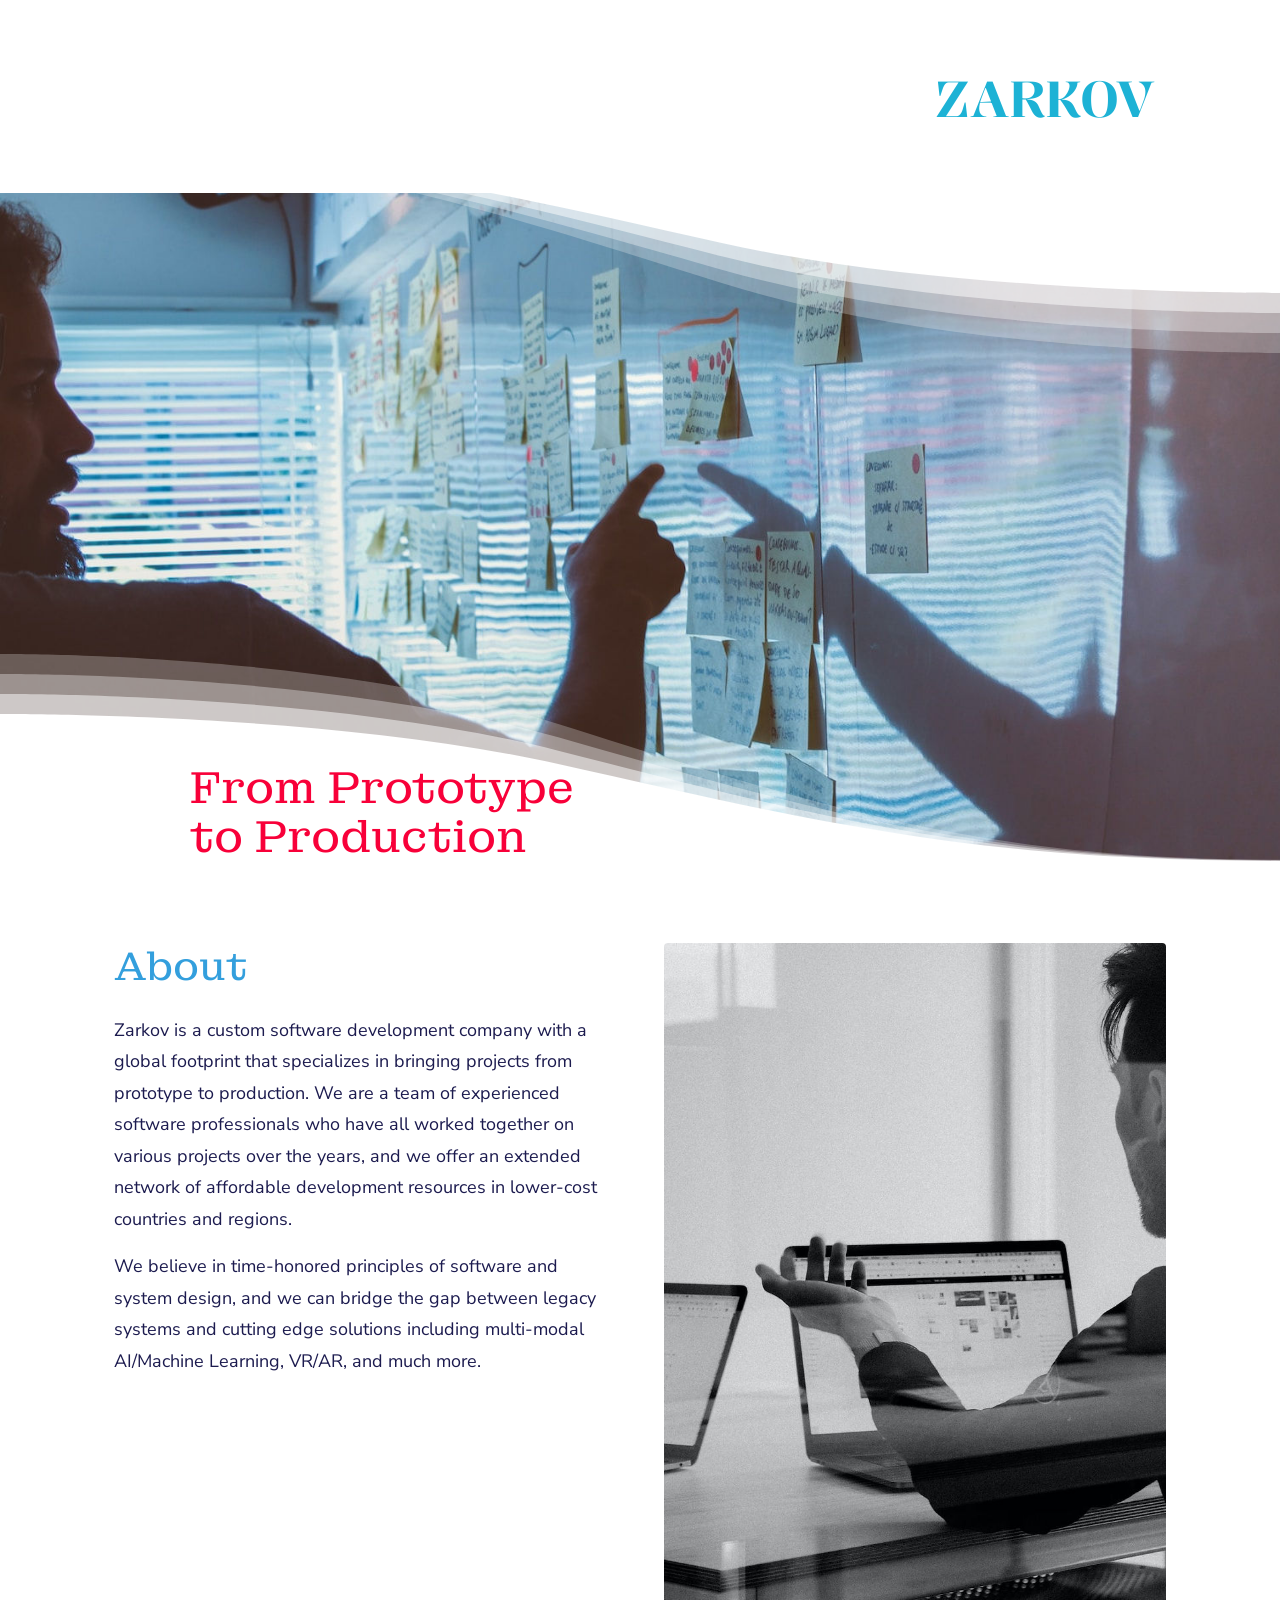
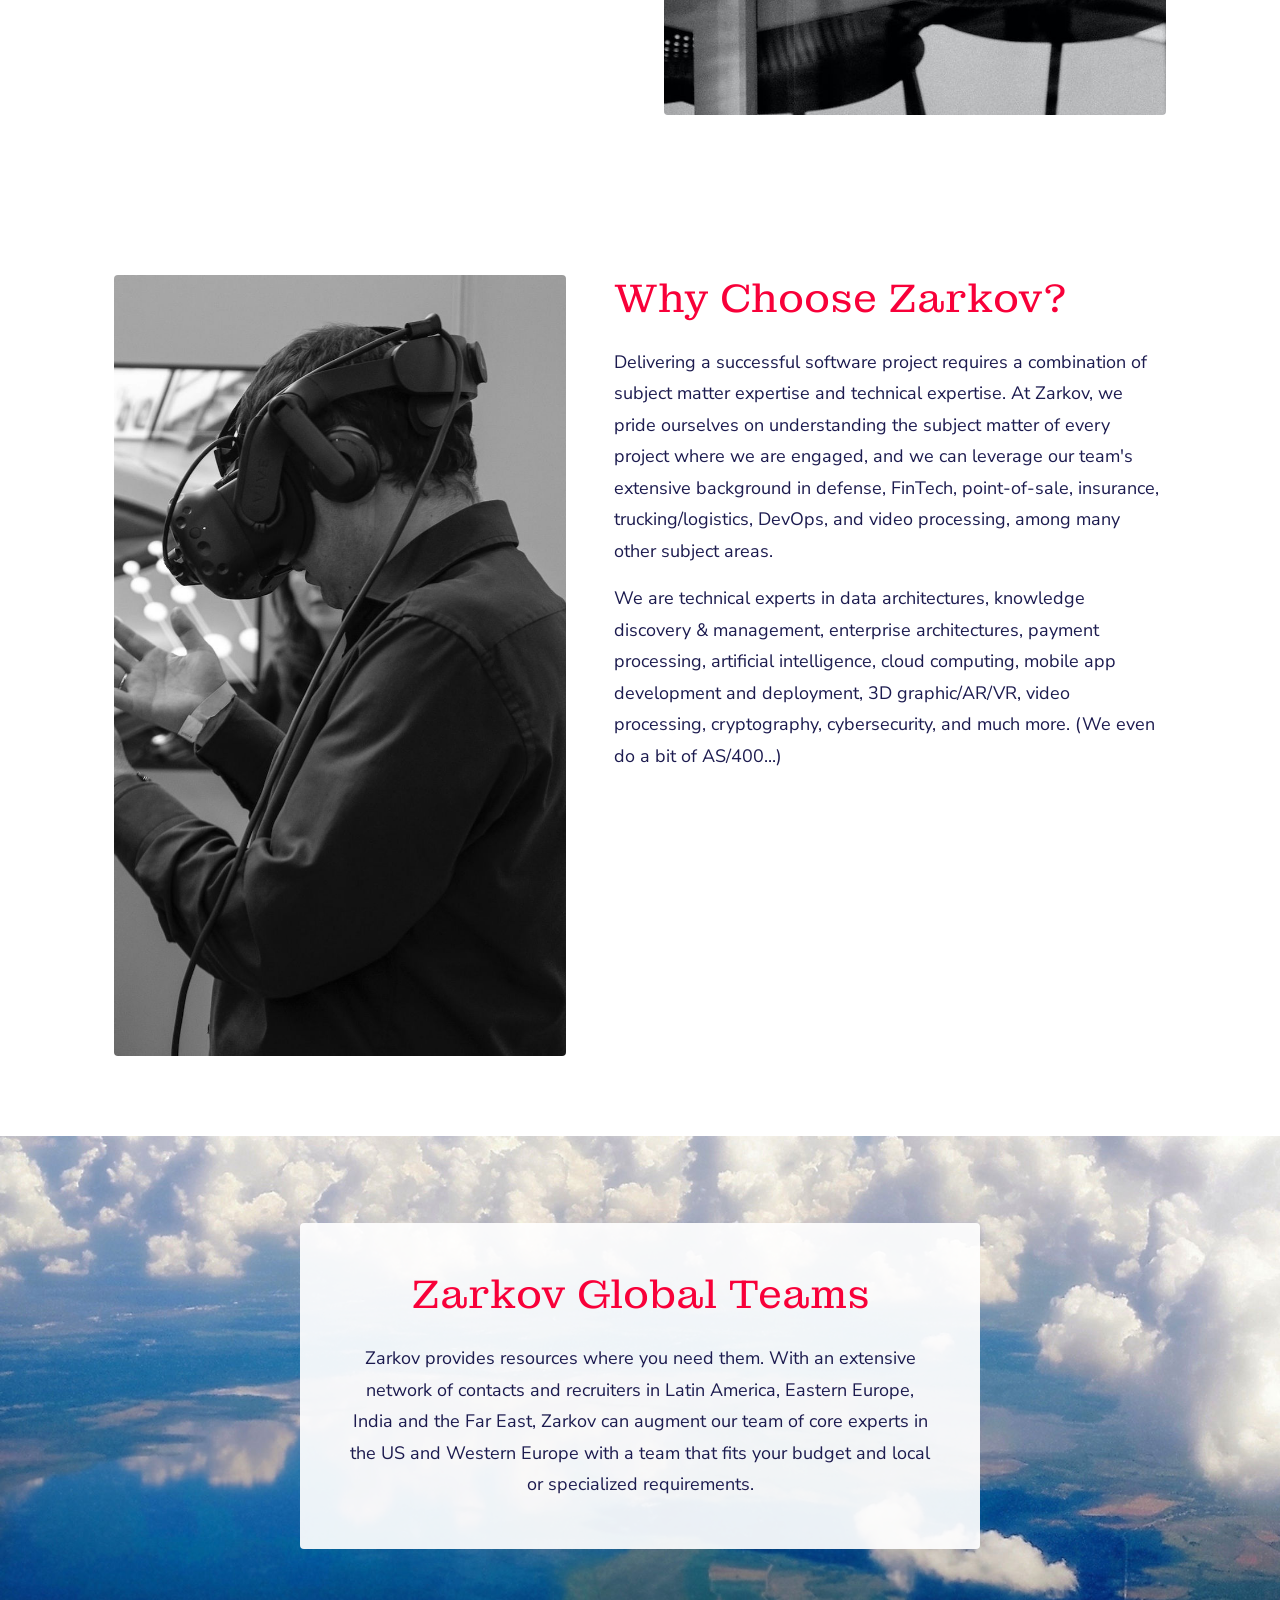
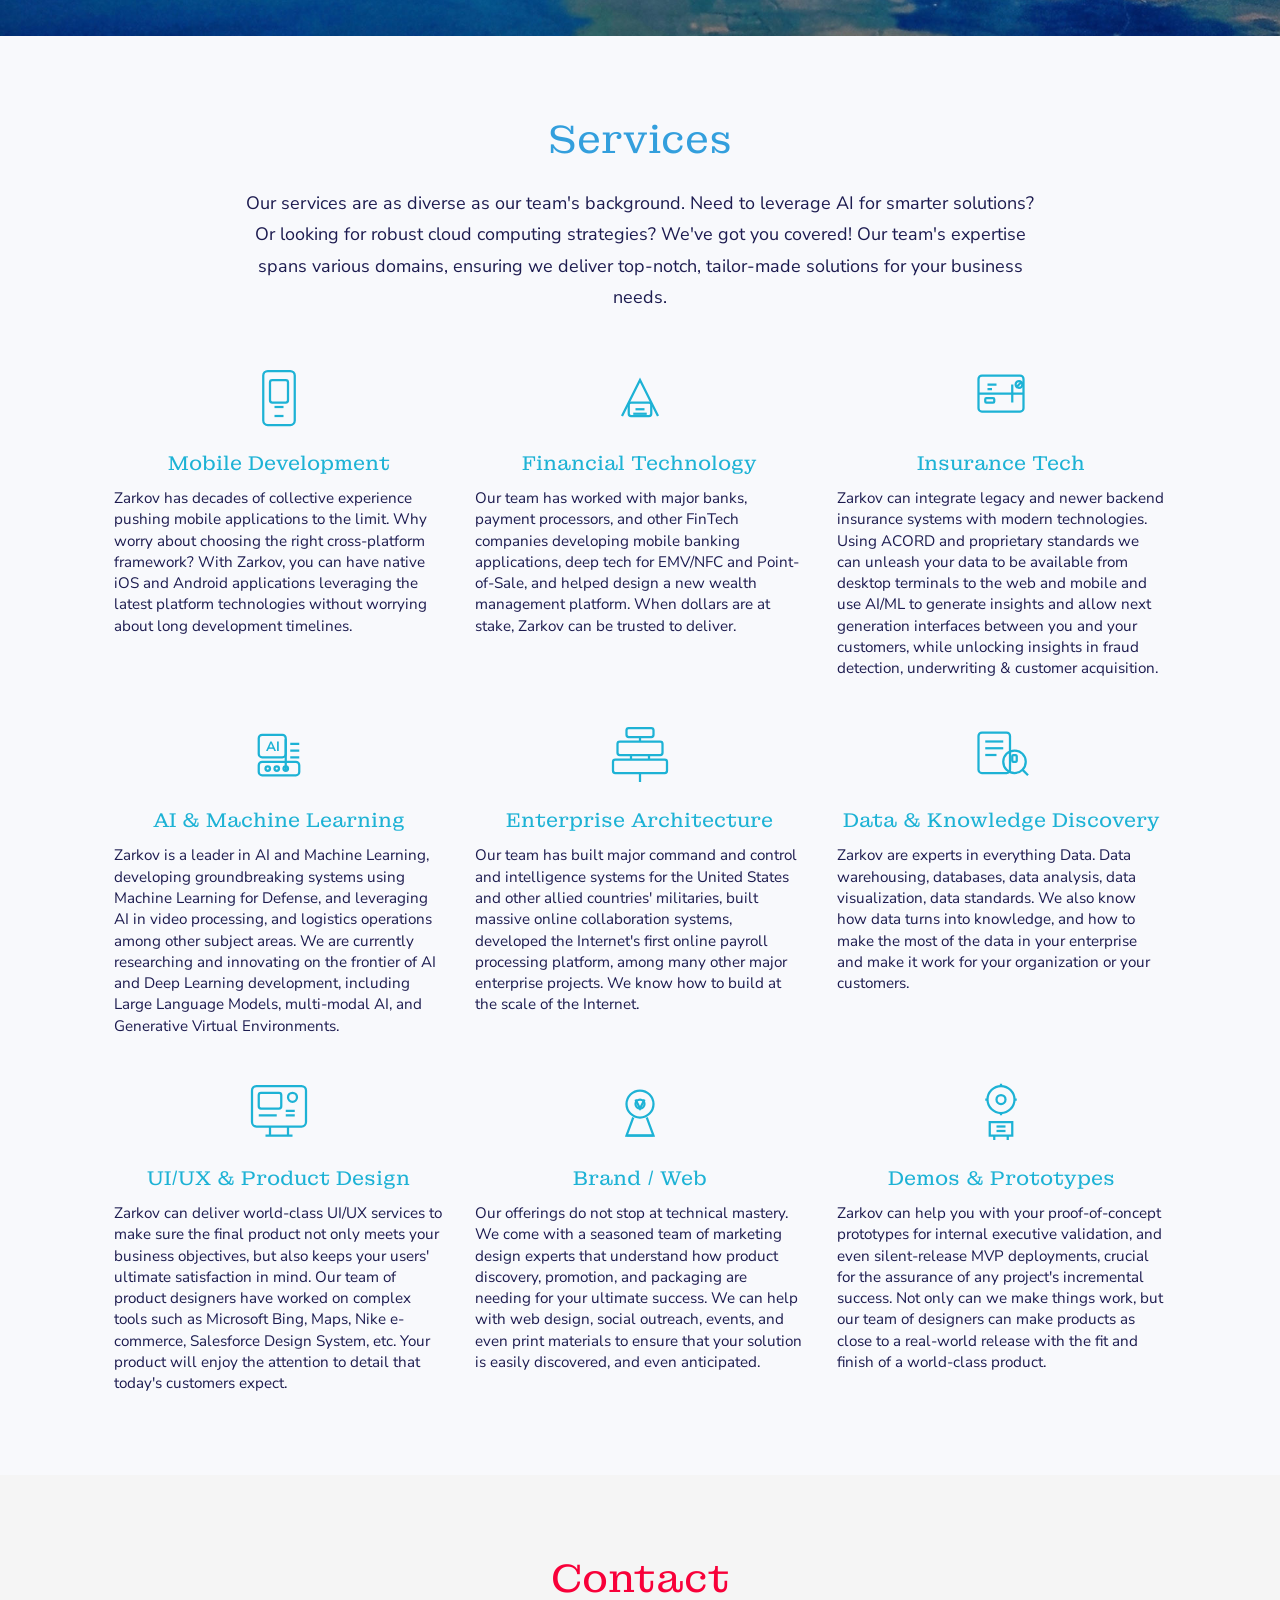
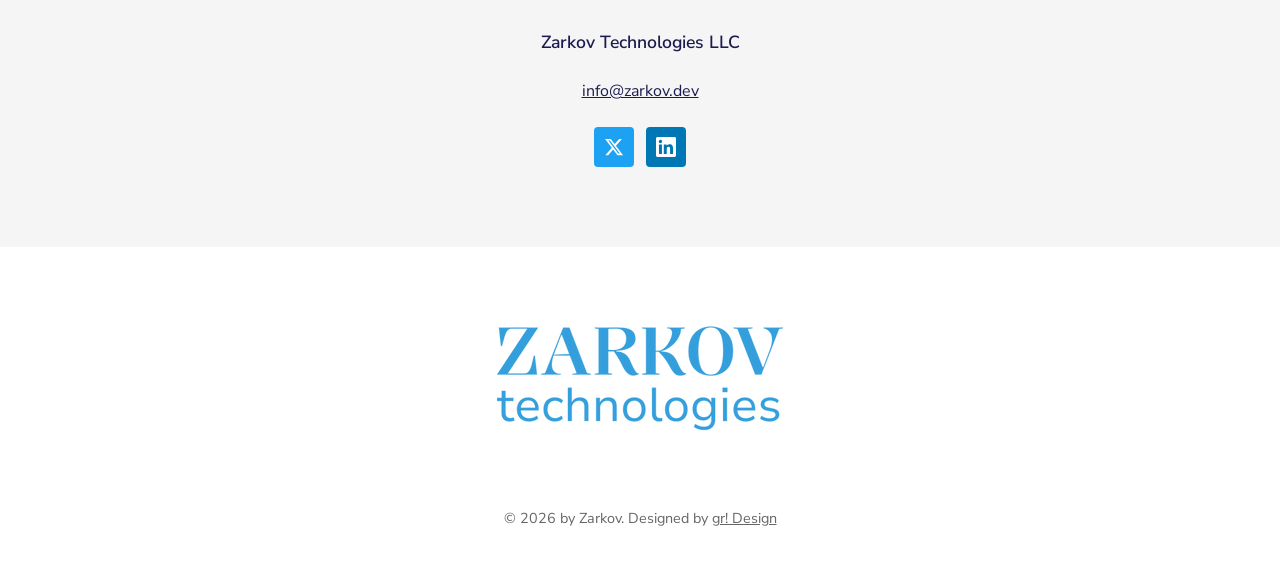
==== index.html @ 885e5474 "Add static site migrated from Wix Migrate zarkov.dev from Wix to a pure static HTML/CSS site for Clo" ====
<!doctype html>
<html lang="en">
  <head>
    <meta charset="UTF-8" />
    <meta name="viewport" content="width=device-width, initial-scale=1.0" />
    <title>Zarkov Technologies | Custom Software Development</title>
    <meta name="description" content="Zarkov is a custom software development company with a global footprint that specializes in bringing projects from prototype to production." />
    <meta name="theme-color" content="#1c1b4f" />
    <meta property="og:title" content="Zarkov Technologies" />
    <meta property="og:description" content="Custom software development — from prototype to production." />
    <meta property="og:type" content="website" />
    <meta property="og:url" content="https://www.zarkov.dev" />
    <meta property="og:image" content="https://www.zarkov.dev/og.png" />
    <meta name="twitter:card" content="summary_large_image" />
    <meta name="twitter:title" content="Zarkov Technologies" />
    <meta name="twitter:description" content="Custom software development — from prototype to production." />
    <meta name="twitter:image" content="https://www.zarkov.dev/og.png" />
    <link rel="icon" href="/favicon-32.png" sizes="32x32" type="image/png" />
    <link rel="icon" href="/favicon-192.png" sizes="192x192" type="image/png" />
    <link rel="apple-touch-icon" href="/apple-touch-icon.png" />
    <link rel="preconnect" href="https://fonts.googleapis.com" />
    <link rel="preconnect" href="https://fonts.gstatic.com" crossorigin />
    <link href="https://fonts.googleapis.com/css2?family=Kalnia:wght@550&family=Montagu+Slab:wght@400;500&family=Nunito+Sans:ital,wght@0,400;0,600;0,700;1,400&display=swap" rel="stylesheet" />
    <link rel="stylesheet" href="styles.css" />
  </head>
  <body>

    <!-- Brand header (white background, above hero) -->
    <header class="brand-bar">
      <span class="brand">ZARKOV</span>
    </header>

    <!-- Hero -->
    <section class="hero">
      <div class="hero-image">
        <img src="images/hero-whiteboard.jpg" alt="Team going over a whiteboard" />
      </div>

      <!-- Top wave divider: 4 layers, rotated 180° via CSS (same SVG as bottom) -->
      <div class="hero-wave hero-wave--top">
        <svg viewBox="0 100 1920 200" preserveAspectRatio="none" style="height:210px;opacity:0.25">
          <path d="M1920 300v-4.067c-455.162 0-690.876-51.203-1082.65-129.288C490.044 97.423 0 100.013 0 100.013V300h1920z" fill="#fff"/>
        </svg>
        <svg viewBox="0 100 1920 200" preserveAspectRatio="none" style="height:190px;opacity:0.333">
          <path d="M1920 300v-4.067c-455.162 0-690.876-51.203-1082.65-129.288C490.044 97.423 0 100.013 0 100.013V300h1920z" fill="#fff"/>
        </svg>
        <svg viewBox="0 100 1920 200" preserveAspectRatio="none" style="height:170px;opacity:0.5">
          <path d="M1920 300v-4.067c-455.162 0-690.876-51.203-1082.65-129.288C490.044 97.423 0 100.013 0 100.013V300h1920z" fill="#fff"/>
        </svg>
        <svg viewBox="0 100 1920 200" preserveAspectRatio="none" style="height:150px;opacity:1">
          <path d="M1920 300v-4.067c-455.162 0-690.876-51.203-1082.65-129.288C490.044 97.423 0 100.013 0 100.013V300h1920z" fill="#fff"/>
        </svg>
      </div>

      <div class="hero-overlay">
        <h1>From Prototype<br>to Production</h1>
      </div>

      <!-- Bottom wave divider: 4 layers, same SVG as top but no rotation -->
      <div class="hero-wave hero-wave--bottom">
        <svg viewBox="0 100 1920 200" preserveAspectRatio="none" style="height:210px;opacity:0.25">
          <path d="M1920 300v-4.067c-455.162 0-690.876-51.203-1082.65-129.288C490.044 97.423 0 100.013 0 100.013V300h1920z" fill="#fff"/>
        </svg>
        <svg viewBox="0 100 1920 200" preserveAspectRatio="none" style="height:190px;opacity:0.333">
          <path d="M1920 300v-4.067c-455.162 0-690.876-51.203-1082.65-129.288C490.044 97.423 0 100.013 0 100.013V300h1920z" fill="#fff"/>
        </svg>
        <svg viewBox="0 100 1920 200" preserveAspectRatio="none" style="height:170px;opacity:0.5">
          <path d="M1920 300v-4.067c-455.162 0-690.876-51.203-1082.65-129.288C490.044 97.423 0 100.013 0 100.013V300h1920z" fill="#fff"/>
        </svg>
        <svg viewBox="0 100 1920 200" preserveAspectRatio="none" style="height:150px;opacity:1">
          <path d="M1920 300v-4.067c-455.162 0-690.876-51.203-1082.65-129.288C490.044 97.423 0 100.013 0 100.013V300h1920z" fill="#fff"/>
        </svg>
      </div>
    </section>

    <main>

      <!-- About -->
      <section id="about" class="about">
        <div class="container about-grid">
          <div class="about-text">
            <h2 class="heading heading--blue">About</h2>
            <p>Zarkov is a custom software development company with a global footprint that specializes in bringing projects from prototype to production. We are a team of experienced software professionals who have all worked together on various projects over the years, and we offer an extended network of affordable development resources in lower-cost countries and regions.</p>
            <p>We believe in time-honored principles of software and system design, and we can bridge the gap between legacy systems and cutting edge solutions including multi-modal AI/Machine Learning, VR/AR, and much more.</p>
          </div>
          <div class="about-image">
            <img src="images/about-laptops.jpg" alt="People working on their laptops" loading="lazy" />
          </div>
        </div>
      </section>

      <!-- Why Choose Zarkov -->
      <section id="why" class="why">
        <div class="container why-grid">
          <div class="why-image">
            <img src="images/why-zarkov.jpg" alt="Person using virtual reality headset" loading="lazy" />
          </div>
          <div class="why-text">
            <h2 class="heading heading--red">Why Choose Zarkov?</h2>
            <p>Delivering a successful software project requires a combination of subject matter expertise and technical expertise. At Zarkov, we pride ourselves on understanding the subject matter of every project where we are engaged, and we can leverage our team's extensive background in defense, FinTech, point-of-sale, insurance, trucking/logistics, DevOps, and video processing, among many other subject areas.</p>
            <p>We are technical experts in data architectures, knowledge discovery &amp; management, enterprise architectures, payment processing, artificial intelligence, cloud computing, mobile app development and deployment, 3D graphic/AR/VR, video processing, cryptography, cybersecurity, and much more. (We even do a bit of AS/400...)</p>
          </div>
        </div>
      </section>

      <!-- Global Teams -->
      <section id="global" class="global">
        <div class="global-bg">
          <img src="images/global-aerial.jpg" alt="Aerial view of islands" loading="lazy" />
        </div>
        <div class="global-card">
          <h2 class="heading heading--red">Zarkov Global Teams</h2>
          <p>Zarkov provides resources where you need them. With an extensive network of contacts and recruiters in Latin America, Eastern Europe, India and the Far East, Zarkov can augment our team of core experts in the US and Western Europe with a team that fits your budget and local or specialized requirements.</p>
        </div>
      </section>

      <!-- Services -->
      <section id="services" class="services">
        <div class="container">
          <h2 class="heading heading--blue center">Services</h2>
          <p class="services-intro">Our services are as diverse as our team's background. Need to leverage AI for smarter solutions? Or looking for robust cloud computing strategies? We've got you covered! Our team's expertise spans various domains, ensuring we deliver top-notch, tailor-made solutions for your business needs.</p>

          <div class="services-grid">
            <article class="service-card">
              <div class="service-icon">
                <svg viewBox="0 0 64 64" fill="none" stroke="currentColor" stroke-width="2">
                  <rect x="18" y="8" width="28" height="48" rx="4"/>
                  <line x1="28" y1="48" x2="36" y2="48"/>
                  <rect x="24" y="16" width="16" height="20" rx="2"/>
                  <path d="M28 40h8"/>
                </svg>
              </div>
              <h3>Mobile Development</h3>
              <p>Zarkov has decades of collective experience pushing mobile applications to the limit. Why worry about choosing the right cross-platform framework? With Zarkov, you can have native iOS and Android applications leveraging the latest platform technologies without worrying about long development timelines.</p>
            </article>

            <article class="service-card">
              <div class="service-icon">
                <svg viewBox="0 0 64 64" fill="none" stroke="currentColor" stroke-width="2">
                  <path d="M16 48L32 16L48 48"/>
                  <rect x="22" y="36" width="20" height="12" rx="2"/>
                  <line x1="28" y1="42" x2="36" y2="42"/>
                  <line x1="26" y1="46" x2="38" y2="46"/>
                </svg>
              </div>
              <h3>Financial Technology</h3>
              <p>Our team has worked with major banks, payment processors, and other FinTech companies developing mobile banking applications, deep tech for EMV/NFC and Point-of-Sale, and helped design a new wealth management platform. When dollars are at stake, Zarkov can be trusted to deliver.</p>
            </article>

            <article class="service-card">
              <div class="service-icon">
                <svg viewBox="0 0 64 64" fill="none" stroke="currentColor" stroke-width="2">
                  <rect x="12" y="12" width="40" height="32" rx="3"/>
                  <line x1="42" y1="20" x2="42" y2="36"/>
                  <line x1="12" y1="28" x2="52" y2="28"/>
                  <path d="M20 20h8M20 24h4"/>
                  <rect x="18" y="32" width="8" height="4" rx="1"/>
                  <circle cx="48" cy="20" r="3"/>
                  <line x1="46" y1="22" x2="50" y2="18"/>
                </svg>
              </div>
              <h3>Insurance Tech</h3>
              <p>Zarkov can integrate legacy and newer backend insurance systems with modern technologies. Using ACORD and proprietary standards we can unleash your data to be available from desktop terminals to the web and mobile and use AI/ML to generate insights and allow next generation interfaces between you and your customers, while unlocking insights in fraud detection, underwriting &amp; customer acquisition.</p>
            </article>

            <article class="service-card">
              <div class="service-icon">
                <svg viewBox="0 0 64 64" fill="none" stroke="currentColor" stroke-width="2">
                  <rect x="14" y="14" width="24" height="20" rx="3"/>
                  <text x="20" y="28" font-size="12" font-weight="bold" fill="currentColor" stroke="none">AI</text>
                  <path d="M42 22h8M42 28h8M42 34h8"/>
                  <path d="M38 18v28"/>
                  <rect x="14" y="38" width="36" height="12" rx="3"/>
                  <circle cx="22" cy="44" r="2"/>
                  <circle cx="30" cy="44" r="2"/>
                  <circle cx="38" cy="44" r="2"/>
                </svg>
              </div>
              <h3>AI &amp; Machine Learning</h3>
              <p>Zarkov is a leader in AI and Machine Learning, developing groundbreaking systems using Machine Learning for Defense, and leveraging AI in video processing, and logistics operations among other subject areas. We are currently researching and innovating on the frontier of AI and Deep Learning development, including Large Language Models, multi-modal AI, and Generative Virtual Environments.</p>
            </article>

            <article class="service-card">
              <div class="service-icon">
                <svg viewBox="0 0 64 64" fill="none" stroke="currentColor" stroke-width="2">
                  <rect x="20" y="8" width="24" height="8" rx="2"/>
                  <rect x="12" y="20" width="40" height="12" rx="2"/>
                  <rect x="8" y="36" width="48" height="12" rx="2"/>
                  <line x1="32" y1="16" x2="32" y2="20"/>
                  <line x1="24" y1="32" x2="24" y2="36"/>
                  <line x1="40" y1="32" x2="40" y2="36"/>
                  <line x1="32" y1="48" x2="32" y2="56"/>
                </svg>
              </div>
              <h3>Enterprise Architecture</h3>
              <p>Our team has built major command and control and intelligence systems for the United States and other allied countries' militaries, built massive online collaboration systems, developed the Internet's first online payroll processing platform, among many other major enterprise projects. We know how to build at the scale of the Internet.</p>
            </article>

            <article class="service-card">
              <div class="service-icon">
                <svg viewBox="0 0 64 64" fill="none" stroke="currentColor" stroke-width="2">
                  <rect x="12" y="12" width="28" height="36" rx="3"/>
                  <line x1="18" y1="20" x2="34" y2="20"/>
                  <line x1="18" y1="26" x2="34" y2="26"/>
                  <line x1="18" y1="32" x2="28" y2="32"/>
                  <circle cx="44" cy="38" r="10"/>
                  <line x1="51" y1="45" x2="56" y2="50"/>
                  <rect x="42" y="32" width="4" height="6" rx="1"/>
                </svg>
              </div>
              <h3>Data &amp; Knowledge Discovery</h3>
              <p>Zarkov are experts in everything Data. Data warehousing, databases, data analysis, data visualization, data standards. We also know how data turns into knowledge, and how to make the most of the data in your enterprise and make it work for your organization or your customers.</p>
            </article>

            <article class="service-card">
              <div class="service-icon">
                <svg viewBox="0 0 64 64" fill="none" stroke="currentColor" stroke-width="2">
                  <rect x="8" y="8" width="48" height="36" rx="4"/>
                  <rect x="14" y="14" width="20" height="14" rx="2"/>
                  <circle cx="44" cy="18" r="4"/>
                  <path d="M14 34h16M38 30h8M38 34h8"/>
                  <path d="M24 44v8M40 44v8M20 52h24"/>
                </svg>
              </div>
              <h3>UI/UX &amp; Product Design</h3>
              <p>Zarkov can deliver world-class UI/UX services to make sure the final product not only meets your business objectives, but also keeps your users' ultimate satisfaction in mind. Our team of product designers have worked on complex tools such as Microsoft Bing, Maps, Nike e-commerce, Salesforce Design System, etc. Your product will enjoy the attention to detail that today's customers expect.</p>
            </article>

            <article class="service-card">
              <div class="service-icon">
                <svg viewBox="0 0 64 64" fill="none" stroke="currentColor" stroke-width="2">
                  <circle cx="32" cy="24" r="12"/>
                  <path d="M26 36l-6 16h24l-6-16"/>
                  <path d="M28 20l4 8 4-8"/>
                  <path d="M20 52h24"/>
                  <circle cx="32" cy="24" r="4"/>
                </svg>
              </div>
              <h3>Brand / Web</h3>
              <p>Our offerings do not stop at technical mastery. We come with a seasoned team of marketing design experts that understand how product discovery, promotion, and packaging are needing for your ultimate success. We can help with web design, social outreach, events, and even print materials to ensure that your solution is easily discovered, and even anticipated.</p>
            </article>

            <article class="service-card">
              <div class="service-icon">
                <svg viewBox="0 0 64 64" fill="none" stroke="currentColor" stroke-width="2">
                  <circle cx="32" cy="20" r="12"/>
                  <path d="M32 8v-2M32 32v2"/>
                  <path d="M20 20h-2M44 20h2"/>
                  <circle cx="32" cy="20" r="4"/>
                  <path d="M22 40h20v12H22z" rx="2"/>
                  <line x1="28" y1="44" x2="36" y2="44"/>
                  <line x1="28" y1="48" x2="36" y2="48"/>
                  <path d="M26 52v4M38 52v4"/>
                </svg>
              </div>
              <h3>Demos &amp; Prototypes</h3>
              <p>Zarkov can help you with your proof-of-concept prototypes for internal executive validation, and even silent-release MVP deployments, crucial for the assurance of any project's incremental success. Not only can we make things work, but our team of designers can make products as close to a real-world release with the fit and finish of a world-class product.</p>
            </article>
          </div>
        </div>
      </section>

      <!-- Contact -->
      <section id="contact" class="contact">
        <div class="container center">
          <h2 class="heading heading--red">Contact</h2>
          <p class="contact-company">Zarkov Technologies LLC</p>
          <p><a href="mailto:info@zarkov.dev" class="contact-email">info@zarkov.dev</a></p>
          <div class="social-bar">
            <a href="https://www.twitter.com/zarkovtech" target="_blank" rel="noopener" aria-label="Twitter">
              <svg viewBox="0 0 24 24" fill="currentColor" width="24" height="24">
                <path d="M18.244 2.25h3.308l-7.227 8.26 8.502 11.24H16.17l-5.214-6.817L4.99 21.75H1.68l7.73-8.835L1.254 2.25H8.08l4.713 6.231zm-1.161 17.52h1.833L7.084 4.126H5.117z"/>
              </svg>
            </a>
            <a href="https://www.linkedin.com/company/zarkov/" target="_blank" rel="noopener" aria-label="LinkedIn">
              <svg viewBox="0 0 24 24" fill="currentColor" width="24" height="24">
                <path d="M20.447 20.452h-3.554v-5.569c0-1.328-.027-3.037-1.852-3.037-1.853 0-2.136 1.445-2.136 2.939v5.667H9.351V9h3.414v1.561h.046c.477-.9 1.637-1.85 3.37-1.85 3.601 0 4.267 2.37 4.267 5.455v6.286zM5.337 7.433a2.062 2.062 0 01-2.063-2.065 2.064 2.064 0 112.063 2.065zm1.782 13.019H3.555V9h3.564v11.452zM22.225 0H1.771C.792 0 0 .774 0 1.729v20.542C0 23.227.792 24 1.771 24h20.451C23.2 24 24 23.227 24 22.271V1.729C24 .774 23.2 0 22.222 0h.003z"/>
              </svg>
            </a>
          </div>
        </div>
      </section>

    </main>

    <div class="prefooter">
      <img src="images/zarkov-logo.png" alt="Zarkov Technologies" loading="lazy" />
    </div>

    <footer class="footer">
      <p>&copy; <span id="year"></span> by Zarkov. Designed by <a href="https://gr.design" target="_blank" rel="noopener">gr! Design</a></p>
    </footer>

    <script>
      document.getElementById('year').textContent = new Date().getFullYear();
    </script>
  </body>
</html>
---- styles.css ----
:root {
  --red: #f80039;
  --blue: #339fdd;
  --cyan: #1db2d5;
  --navy: #1c1b4f;
  --white: #ffffff;
  --gray-light: #f5f5f5;
  --gray-mid: #e8e8e8;
  --body-font: 'Nunito Sans', sans-serif;
  --heading-font: 'Montagu Slab', serif;
  --brand-font: 'Kalnia', serif;
}

*, *::before, *::after { box-sizing: border-box; }

html {
  scroll-behavior: smooth;
}

html, body {
  margin: 0;
  padding: 0;
}

body {
  font-family: var(--body-font);
  color: var(--navy);
  font-size: 18px;
  line-height: 1.75;
  background: var(--white);
}

.container {
  max-width: 1100px;
  margin: 0 auto;
  padding: 0 24px;
}

.center { text-align: center; }

img {
  max-width: 100%;
  height: auto;
  display: block;
}

a { color: var(--cyan); }

/* ── Headings ── */

.heading {
  font-family: var(--heading-font);
  font-weight: 400;
  font-size: clamp(2rem, 4vw, 2.5rem);
  line-height: 1.2;
  margin: 0 0 24px;
}

.heading--red { color: var(--red); }
.heading--blue { color: var(--blue); }

/* ── Hero ── */

.hero {
  position: relative;
  min-height: 80vh;
  overflow: hidden;
  display: flex;
  align-items: flex-end;
  margin-top: -50px;
}

.hero-image {
  position: absolute;
  inset: 0;
}

.hero-image img {
  width: 100%;
  height: 100%;
  object-fit: cover;
}

.hero-overlay {
  position: relative;
  z-index: 4;
  width: 100%;
  padding: 60px 40px 0 190px;
}

.brand-bar {
  background: var(--white);
  text-align: right;
  padding: 55px 125px 50px;
  position: relative;
  z-index: 5;
}

.brand {
  font-family: var(--brand-font);
  font-weight: 550;
  font-size: 50px;
  color: var(--cyan);
}

.hero h1 {
  font-family: var(--heading-font);
  font-weight: 400;
  font-size: 45px;
  line-height: 1.1;
  color: var(--red);
  margin: 0;
  max-width: 414px;
}

.hero-wave {
  position: absolute;
  left: 0;
  right: 0;
  z-index: 3;
  pointer-events: none;
  line-height: 0;
  height: 210px;
}

.hero-wave--top {
  top: 0;
  transform: rotate(180deg);
}

.hero-wave--bottom {
  bottom: -1px;
}

.hero-wave svg {
  position: absolute;
  bottom: 0;
  left: 0;
  width: 100%;
  display: block;
}

/* ── About ── */

.about {
  padding: 80px 0;
}

.about-grid {
  display: grid;
  grid-template-columns: 1fr 1fr;
  gap: 48px;
  align-items: start;
}

.about-text p {
  margin: 0 0 16px;
}

.about-image img {
  width: 100%;
  border-radius: 4px;
  object-fit: cover;
}

/* ── Why Choose Zarkov ── */

.why {
  padding: 80px 0;
  background: var(--white);
}

.why-grid {
  display: grid;
  grid-template-columns: 0.45fr 0.55fr;
  gap: 48px;
  align-items: start;
}

.why-image img {
  width: 100%;
  border-radius: 4px;
  object-fit: cover;
  filter: grayscale(100%);
}

.why-text p {
  margin: 0 0 16px;
}

/* ── Global Teams ── */

.global {
  position: relative;
  min-height: 500px;
  display: flex;
  align-items: center;
  justify-content: center;
  padding: 80px 24px;
}

.global-bg {
  position: absolute;
  inset: 0;
}

.global-bg img {
  width: 100%;
  height: 100%;
  object-fit: cover;
}

.global-card {
  position: relative;
  z-index: 2;
  background: rgba(255, 255, 255, 0.92);
  max-width: 680px;
  padding: 48px;
  border-radius: 4px;
  text-align: center;
}

.global-card p {
  margin: 0;
}

/* ── Services ── */

.services {
  padding: 80px 0;
  background: #f8f9fc;
}

.services-intro {
  text-align: center;
  max-width: 800px;
  margin: 0 auto 48px;
}

.services-grid {
  display: grid;
  grid-template-columns: repeat(3, 1fr);
  gap: 40px 32px;
}

.service-card {
  text-align: center;
}

.service-icon {
  width: 72px;
  height: 72px;
  color: var(--cyan);
  margin: 0 auto 16px;
}

.service-icon svg {
  width: 100%;
  height: 100%;
}

.service-card h3 {
  font-family: var(--heading-font);
  font-weight: 400;
  font-size: 1.25rem;
  color: var(--cyan);
  margin: 0 0 12px;
  line-height: 1.3;
}

.service-card p {
  margin: 0;
  font-size: 0.95rem;
  line-height: 1.4;
  text-align: left;
}

/* ── Contact ── */

.contact {
  padding: 80px 0;
  background: var(--gray-light);
}

.contact-company {
  font-weight: 600;
  font-size: 1.1rem;
  margin: 0 0 4px;
}

.contact-email {
  color: var(--navy);
  text-decoration: underline;
  font-size: 1rem;
}

.contact-email:hover {
  color: var(--cyan);
}

.social-bar {
  display: flex;
  justify-content: center;
  gap: 12px;
  margin-top: 20px;
}

.social-bar a {
  display: flex;
  align-items: center;
  justify-content: center;
  width: 40px;
  height: 40px;
  border-radius: 4px;
  color: var(--white);
  transition: opacity 0.15s ease;
}

.social-bar a:first-child {
  background: #1da1f2;
}

.social-bar a:last-child {
  background: #0077b5;
}

.social-bar a:hover {
  opacity: 0.85;
}

.social-bar svg {
  width: 20px;
  height: 20px;
}

/* ── Pre-footer logo ── */

.prefooter {
  text-align: center;
  padding: 48px 24px 24px;
}

.prefooter img {
  display: inline-block;
  max-width: 286px;
}

/* ── Footer ── */

.footer {
  text-align: center;
  padding: 16px 24px 40px;
  color: #666;
  font-size: 0.9rem;
}

.footer p { margin: 0; }

.footer a {
  color: #666;
  text-decoration: underline;
}

.footer a:hover {
  color: var(--navy);
}

/* ── Responsive ── */

@media (max-width: 860px) {
  .about-grid,
  .why-grid {
    grid-template-columns: 1fr;
  }

  .why-image { order: -1; }

  .services-grid {
    grid-template-columns: 1fr;
    gap: 32px;
  }

  .hero-overlay {
    padding: 40px 24px 0;
  }

  .hero-wave {
    height: 140px;
  }

  .hero-wave svg:first-child { height: 140px !important; }
  .hero-wave svg:nth-child(2) { height: 125px !important; }
  .hero-wave svg:nth-child(3) { height: 112px !important; }
  .hero-wave svg:nth-child(4) { height: 100px !important; }

  .brand-bar {
    padding: 20px 20px 30px;
  }

  .hero {
    margin-top: -30px;
  }

  .global {
    min-height: auto;
    padding: 60px 16px;
  }

  .global-card {
    padding: 32px 24px;
  }
}

@media (min-width: 861px) and (max-width: 1080px) {
  .services-grid {
    grid-template-columns: repeat(2, 1fr);
  }
}
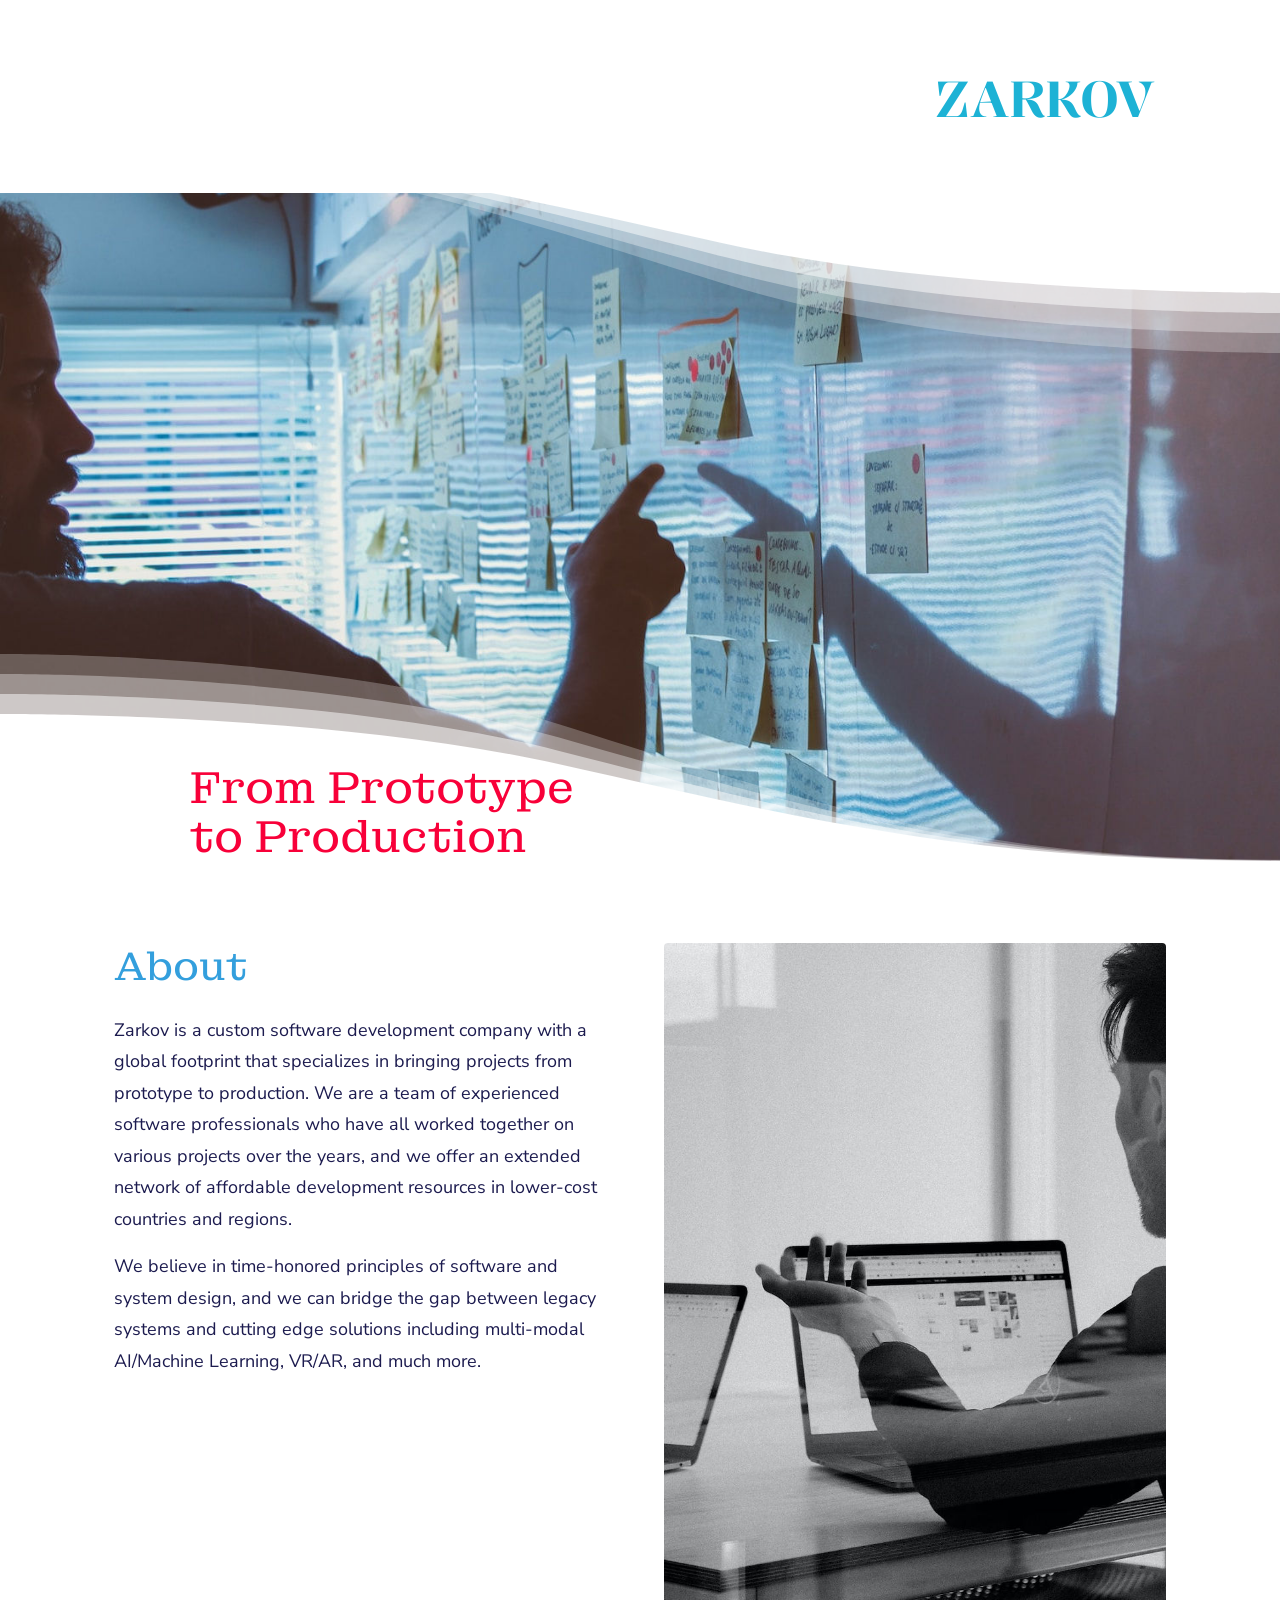
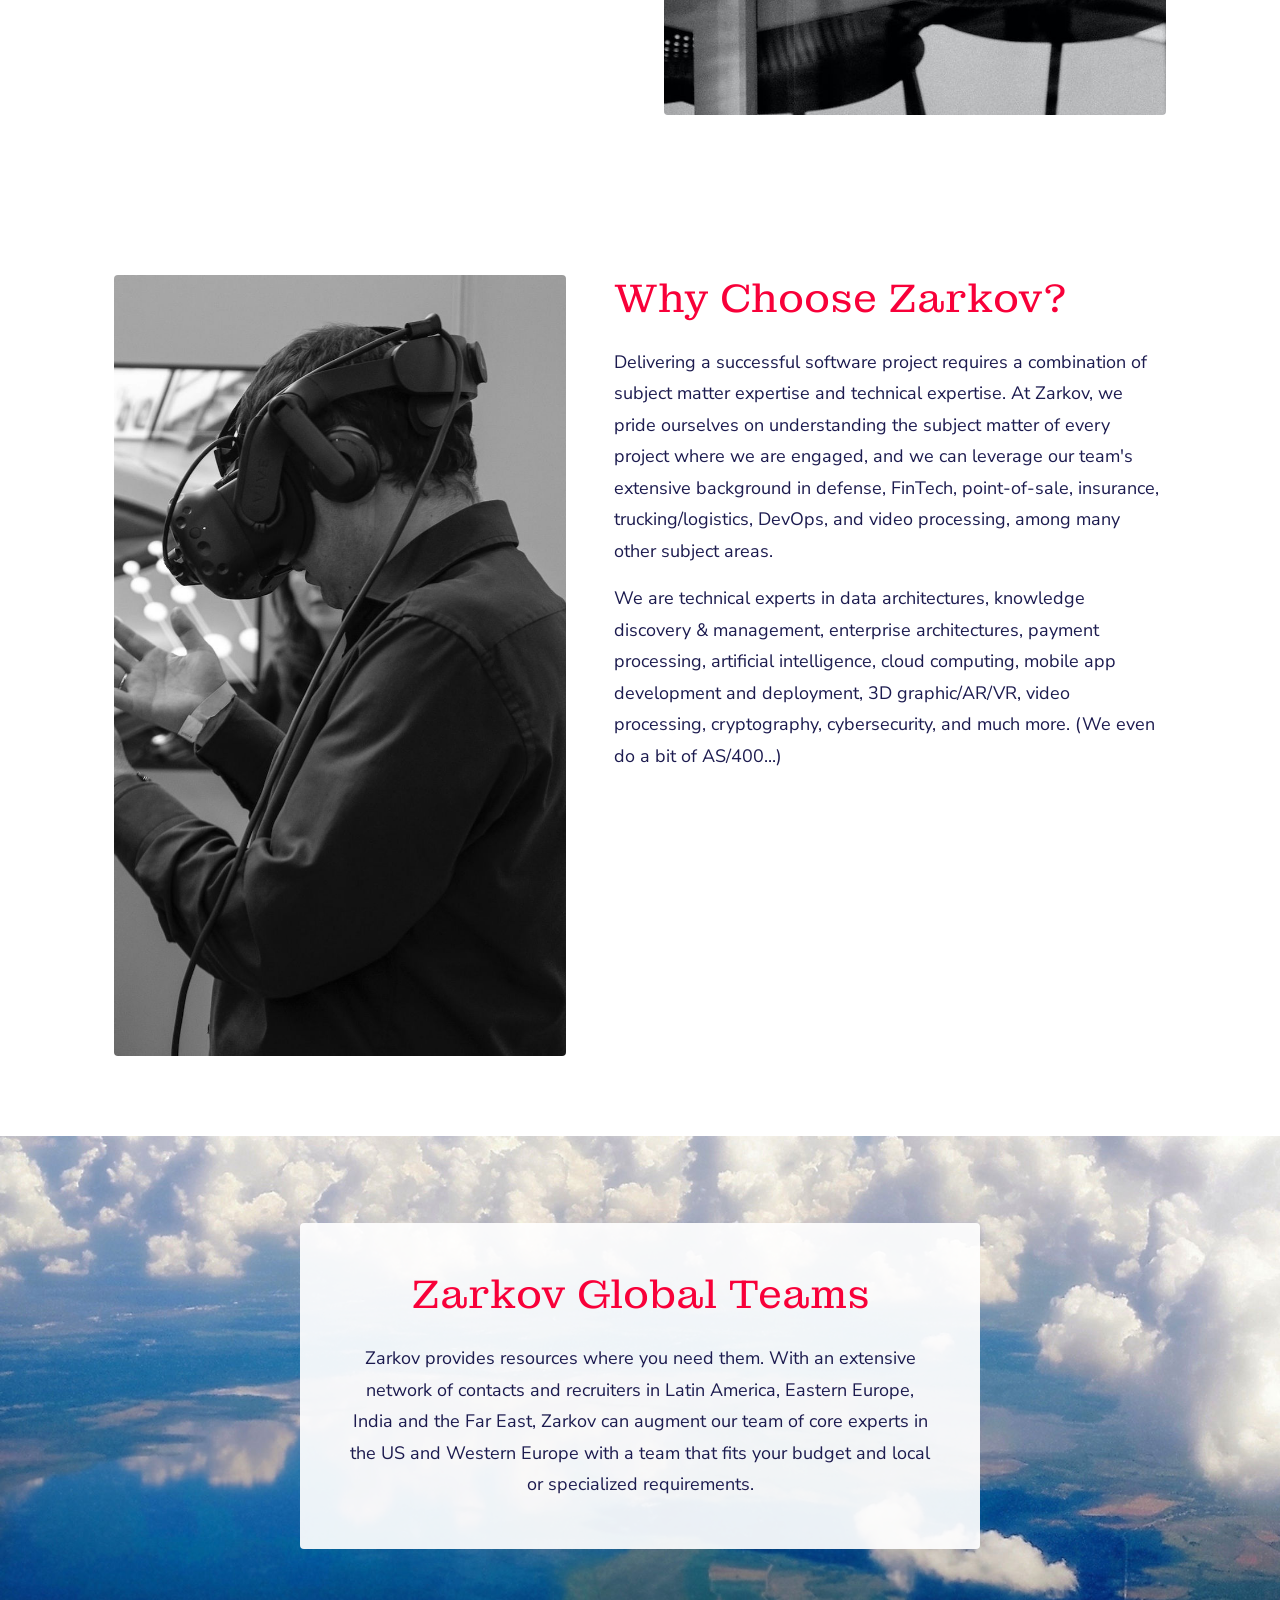
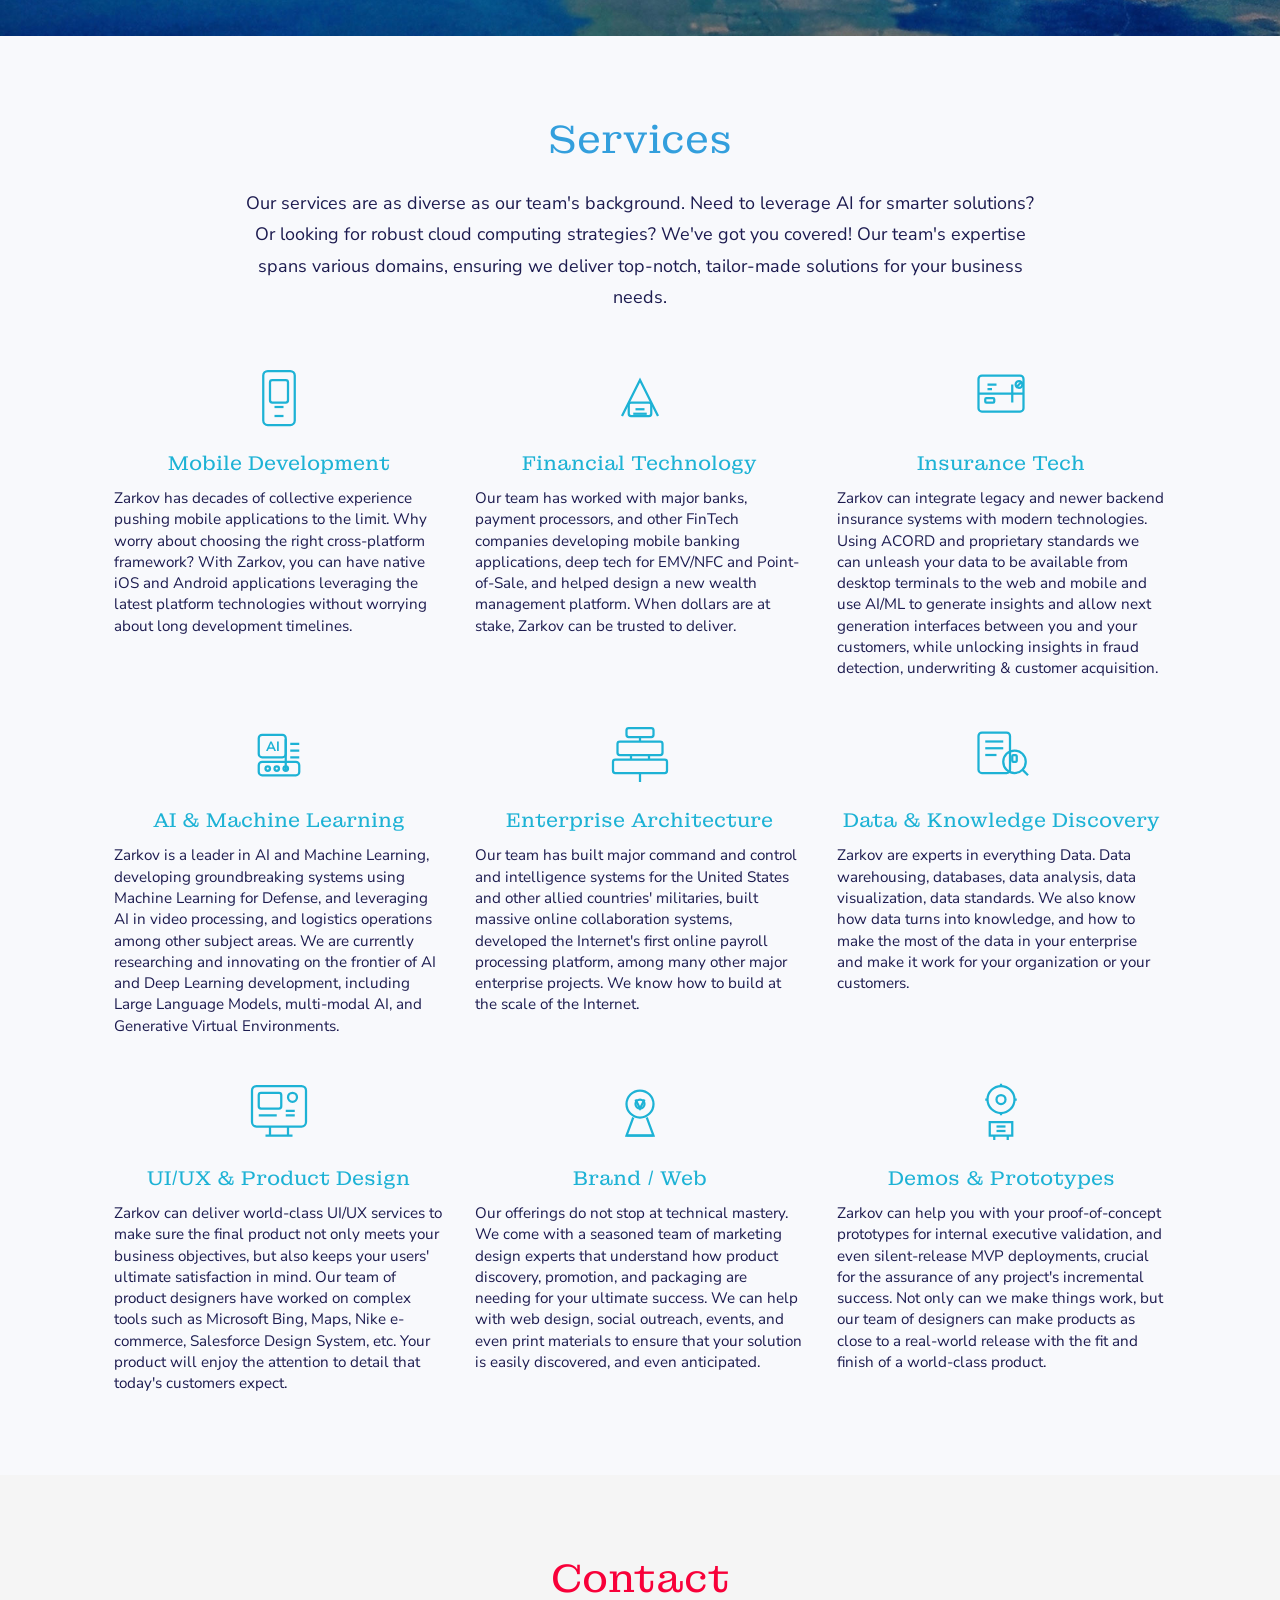
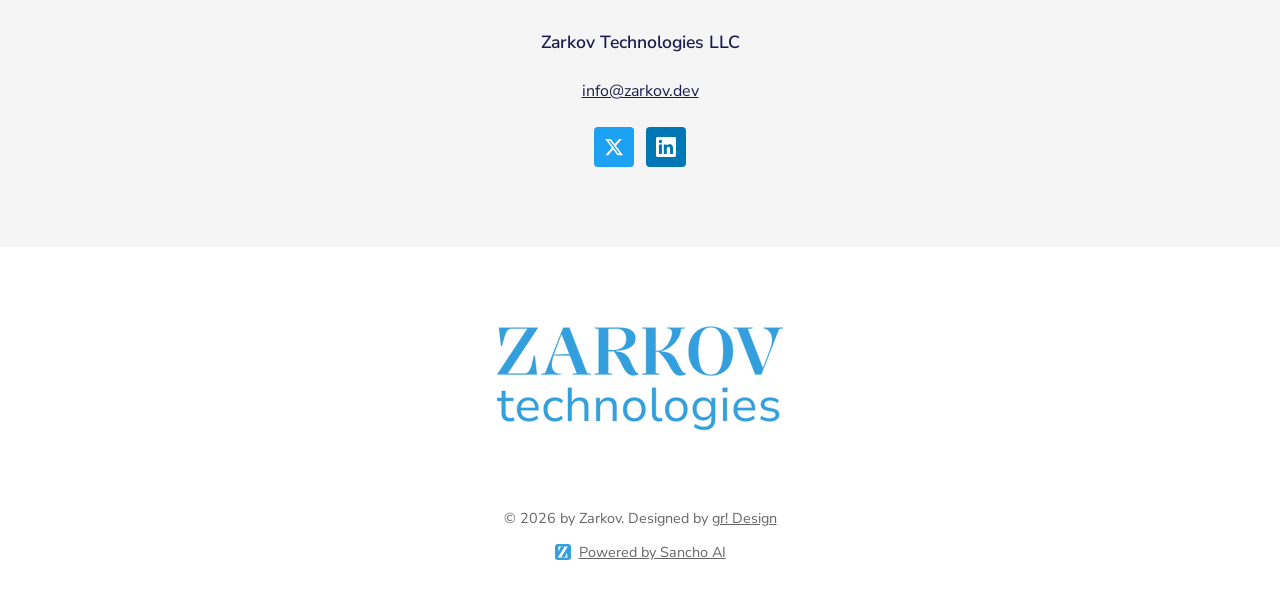
==== commit 480ebdc5: "Add Sancho AI credit link and icon to footer" ====
--- a/index.html
+++ b/index.html
@@ -9,12 +9,14 @@
     <meta property="og:title" content="Zarkov Technologies" />
     <meta property="og:description" content="Custom software development — from prototype to production." />
     <meta property="og:type" content="website" />
-    <meta property="og:url" content="https://www.zarkov.dev" />
-    <meta property="og:image" content="https://www.zarkov.dev/og.png" />
+    <meta property="og:url" content="https://zarkov.dev" />
+    <meta property="og:image" content="https://zarkov.dev/og.png" />
     <meta name="twitter:card" content="summary_large_image" />
     <meta name="twitter:title" content="Zarkov Technologies" />
     <meta name="twitter:description" content="Custom software development — from prototype to production." />
-    <meta name="twitter:image" content="https://www.zarkov.dev/og.png" />
+    <meta name="twitter:image" content="https://zarkov.dev/og.png" />
+    <link rel="canonical" href="https://zarkov.dev/" />
+    <link rel="icon" href="/favicon.ico" sizes="32x32" />
     <link rel="icon" href="/favicon-32.png" sizes="32x32" type="image/png" />
     <link rel="icon" href="/favicon-192.png" sizes="192x192" type="image/png" />
     <link rel="apple-touch-icon" href="/apple-touch-icon.png" />
@@ -289,6 +291,12 @@
 
     <footer class="footer">
       <p>&copy; <span id="year"></span> by Zarkov. Designed by <a href="https://gr.design" target="_blank" rel="noopener">gr! Design</a></p>
+      <p class="powered-by">
+        <a href="https://asksancho.ai/" target="_blank" rel="noopener" aria-label="Powered by Sancho AI">
+          <img src="favicon-32.png" alt="Sancho AI logo" width="16" height="16" loading="lazy" />
+          <span>Powered by Sancho AI</span>
+        </a>
+      </p>
     </footer>
 
     <script>
--- a/styles.css
+++ b/styles.css
@@ -365,6 +365,27 @@
   color: var(--navy);
 }
 
+.powered-by {
+  margin-top: 8px !important;
+}
+
+.powered-by a {
+  display: inline-flex;
+  align-items: center;
+  gap: 8px;
+  text-decoration: none;
+}
+
+.powered-by img {
+  width: 16px;
+  height: 16px;
+  border-radius: 3px;
+}
+
+.powered-by span {
+  text-decoration: underline;
+}
+
 /* ── Responsive ── */
 
 @media (max-width: 860px) {
@@ -380,25 +401,44 @@
     gap: 32px;
   }
 
+  .hero {
+    flex-direction: column;
+    justify-content: flex-end;
+    min-height: 55vh;
+    margin-top: -30px;
+  }
+
   .hero-overlay {
-    padding: 40px 24px 0;
+    padding: 32px 24px 40px;
+    text-align: center;
+    background: var(--white);
+    order: 1;
+  }
+
+  .hero h1 {
+    max-width: none;
   }
 
   .hero-wave {
-    height: 140px;
-  }
-
-  .hero-wave svg:first-child { height: 140px !important; }
-  .hero-wave svg:nth-child(2) { height: 125px !important; }
-  .hero-wave svg:nth-child(3) { height: 112px !important; }
-  .hero-wave svg:nth-child(4) { height: 100px !important; }
+    height: 70px;
+  }
+
+  .hero-wave--bottom {
+    position: relative;
+    left: auto;
+    right: auto;
+    bottom: auto;
+    width: 100%;
+    order: 0;
+  }
+
+  .hero-wave svg:first-child { height: 70px !important; }
+  .hero-wave svg:nth-child(2) { height: 62px !important; }
+  .hero-wave svg:nth-child(3) { height: 55px !important; }
+  .hero-wave svg:nth-child(4) { height: 48px !important; }
 
   .brand-bar {
     padding: 20px 20px 30px;
-  }
-
-  .hero {
-    margin-top: -30px;
   }
 
   .global {
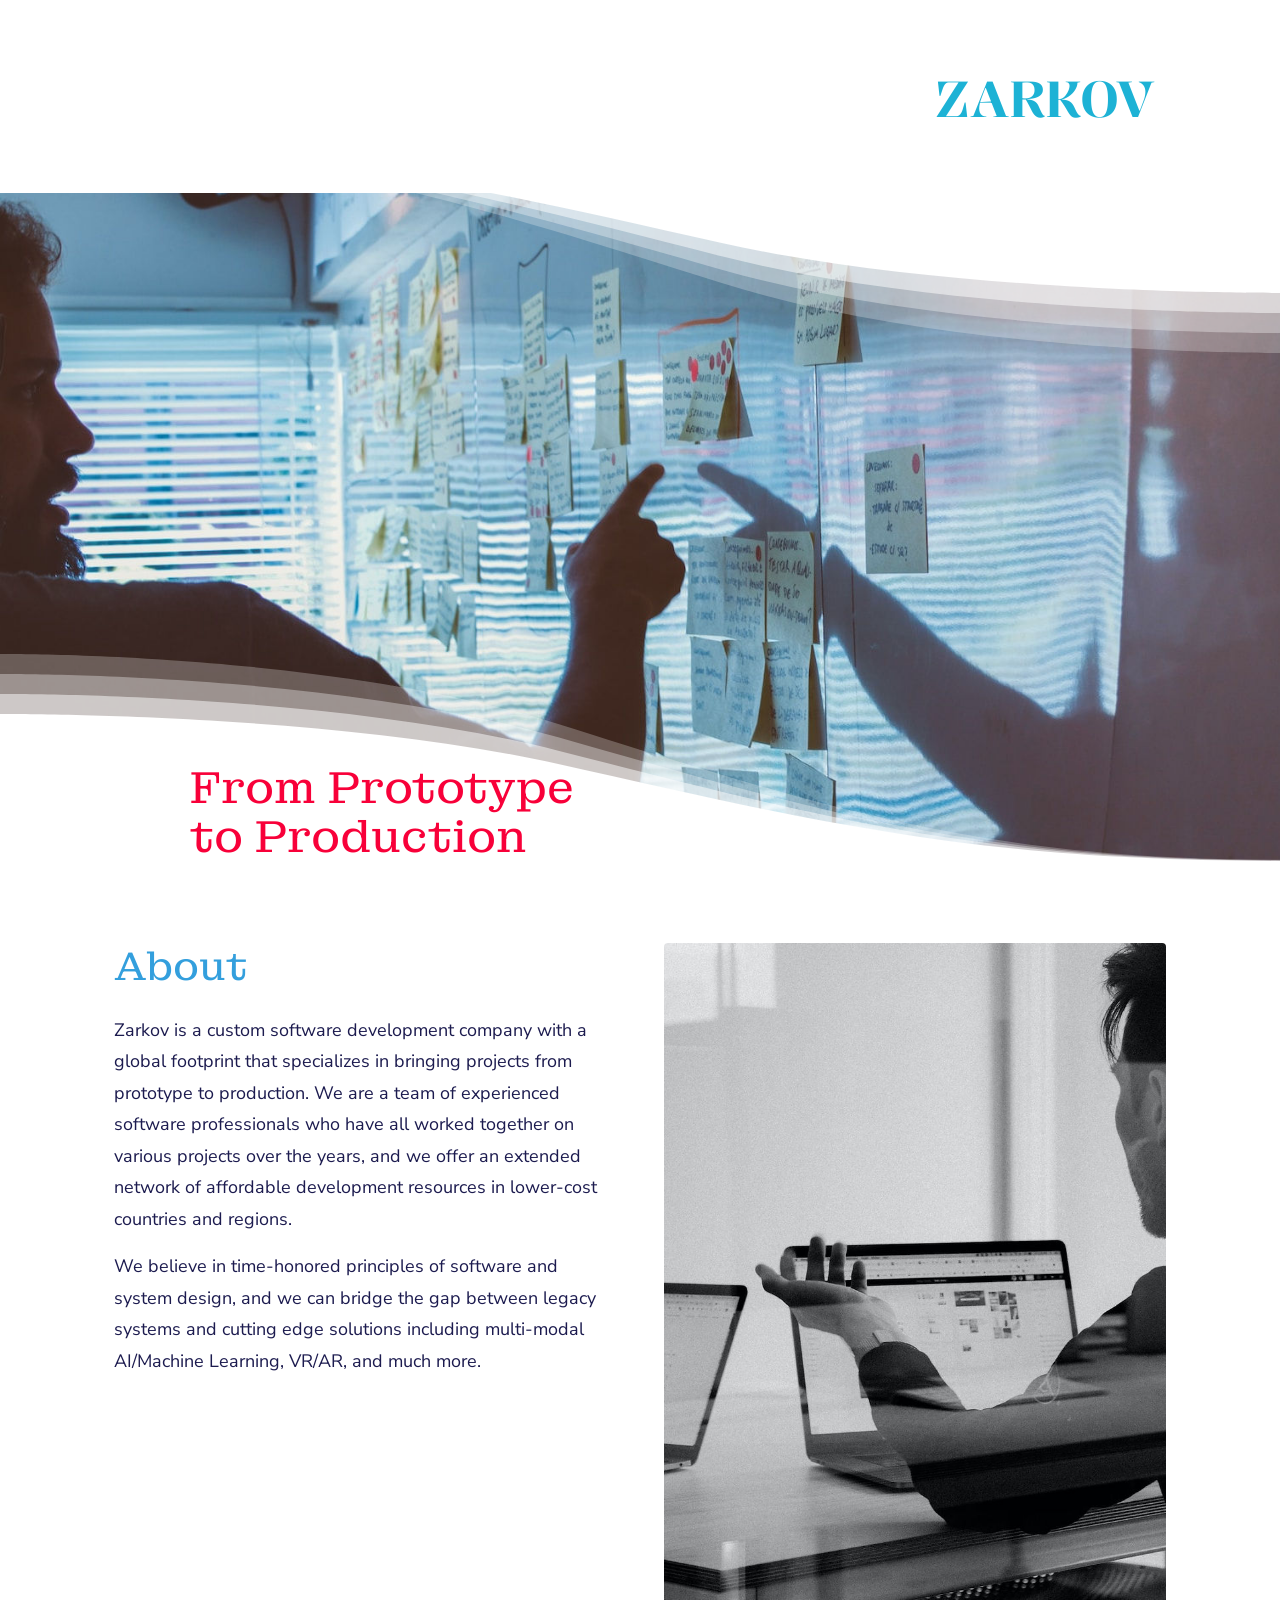
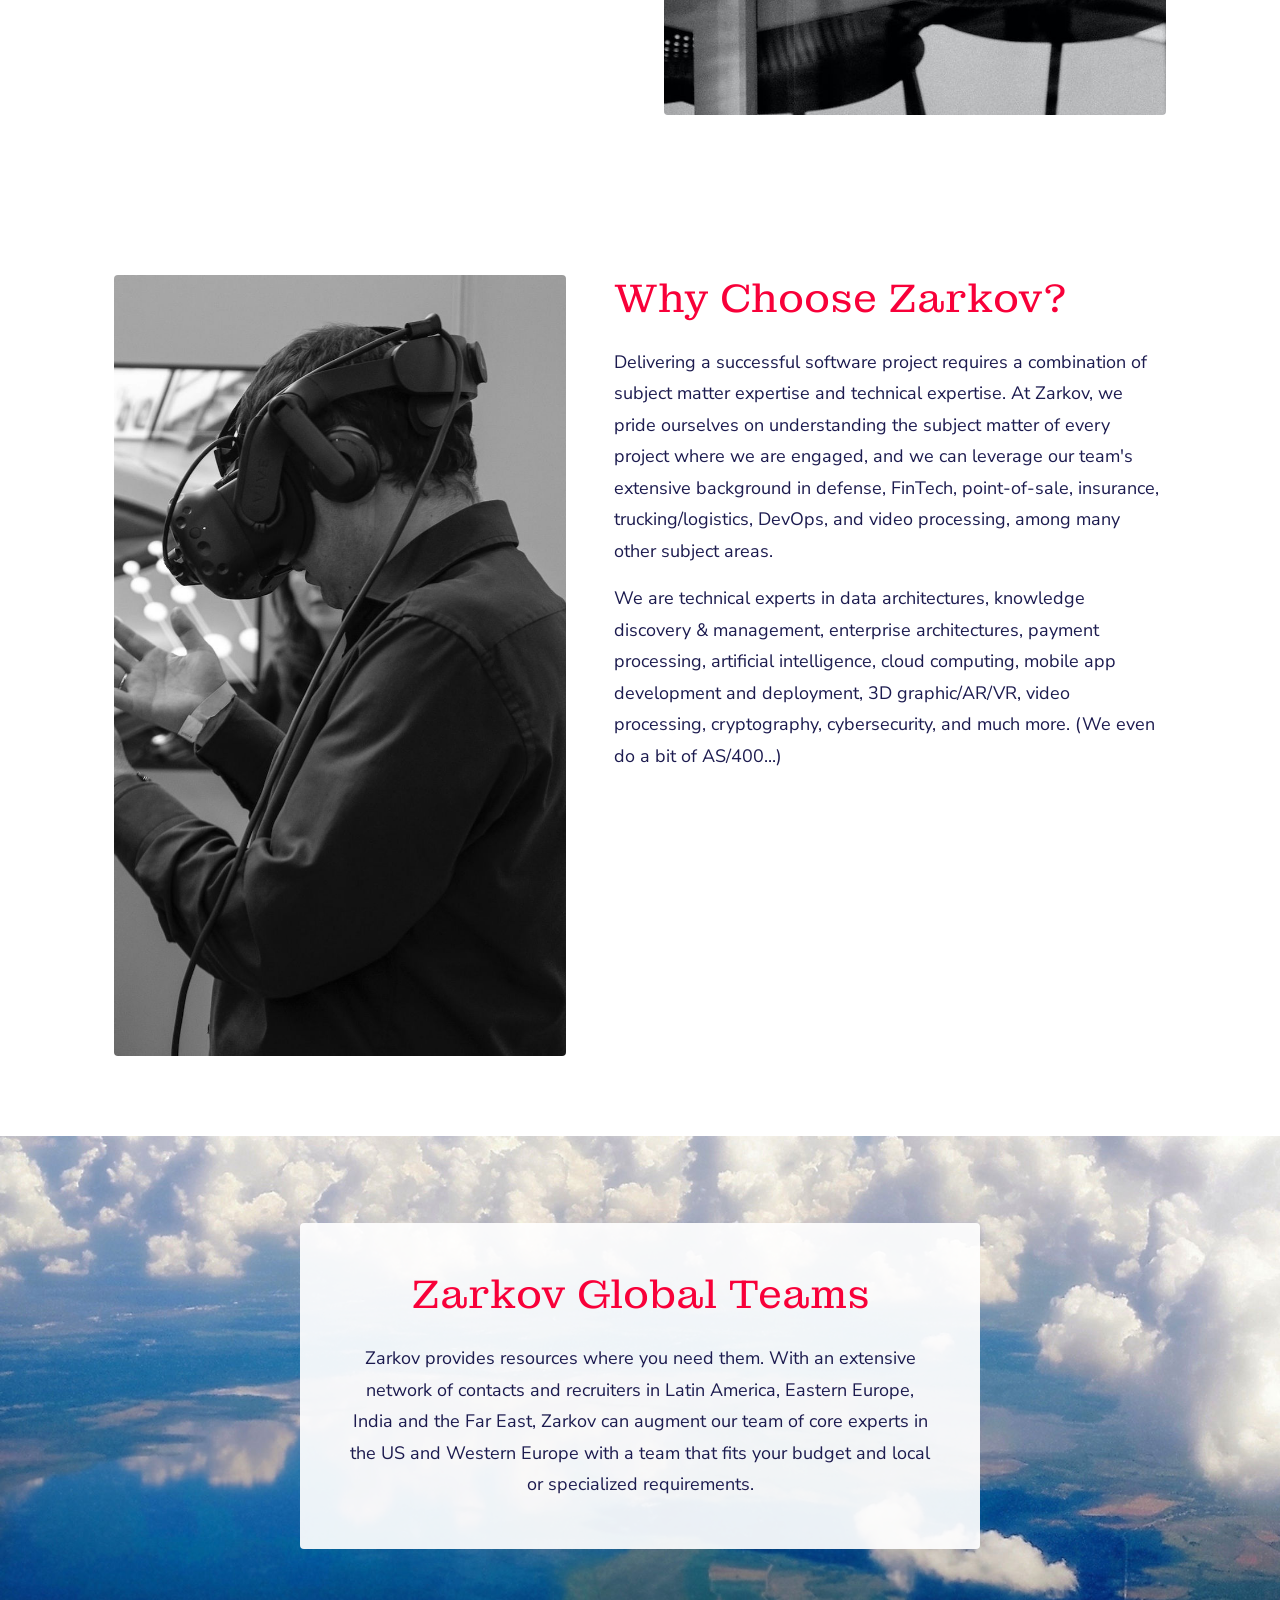
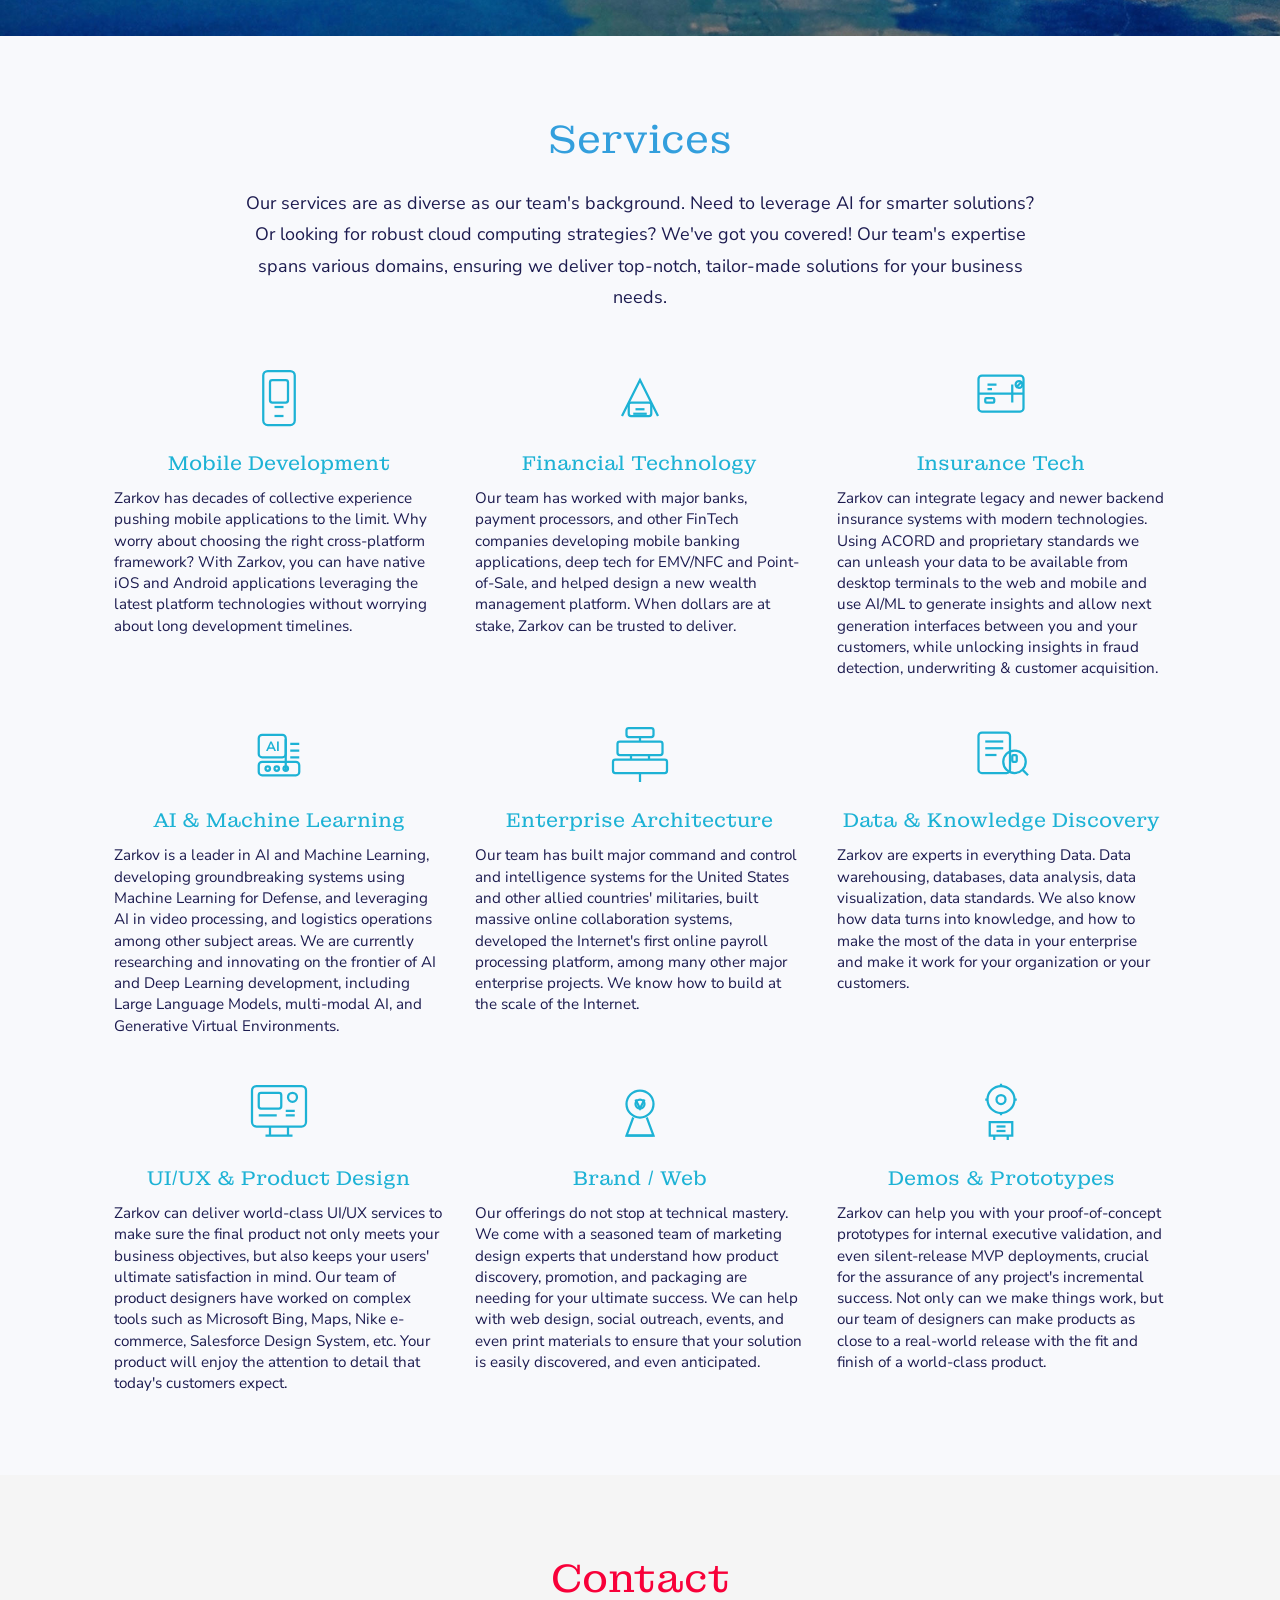
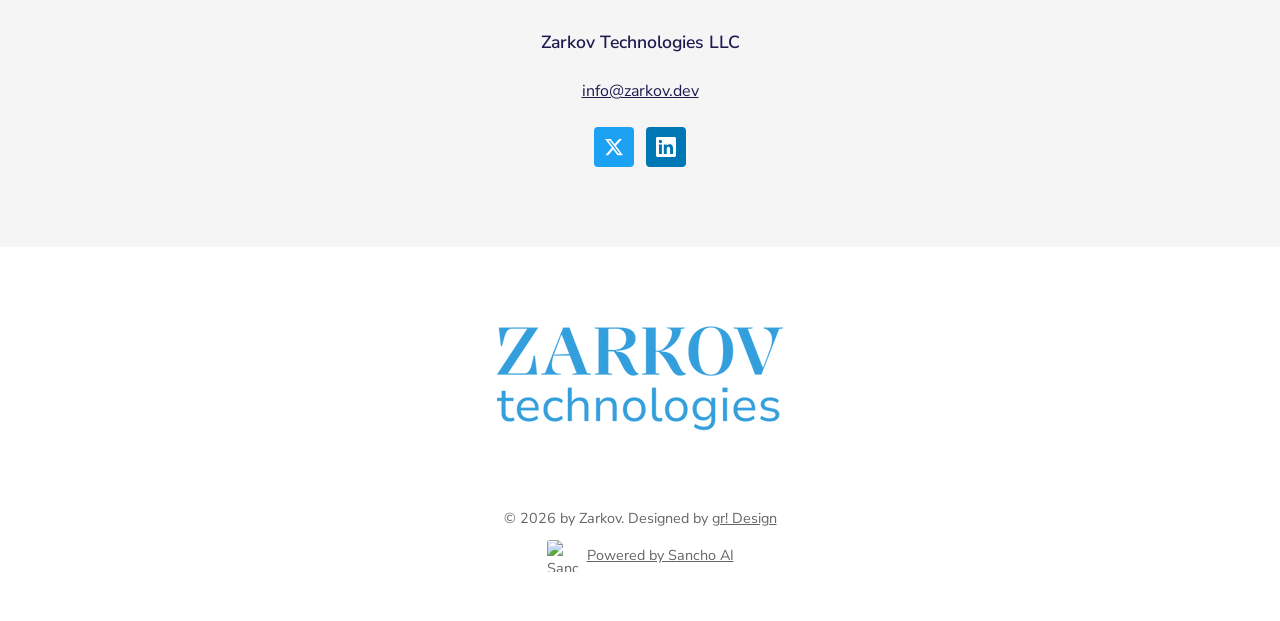
==== commit b23b4be2: "Use Sancho AI hosted favicon.svg in footer credit" ====
--- a/index.html
+++ b/index.html
@@ -293,7 +293,7 @@
       <p>&copy; <span id="year"></span> by Zarkov. Designed by <a href="https://gr.design" target="_blank" rel="noopener">gr! Design</a></p>
       <p class="powered-by">
         <a href="https://asksancho.ai/" target="_blank" rel="noopener" aria-label="Powered by Sancho AI">
-          <img src="favicon-32.png" alt="Sancho AI logo" width="16" height="16" loading="lazy" />
+          <img src="https://asksancho.ai/favicon.svg" alt="Sancho AI logo" width="32" height="32" loading="lazy" />
           <span>Powered by Sancho AI</span>
         </a>
       </p>
--- a/styles.css
+++ b/styles.css
@@ -377,8 +377,8 @@
 }
 
 .powered-by img {
-  width: 16px;
-  height: 16px;
+  width: 32px;
+  height: 32px;
   border-radius: 3px;
 }
 
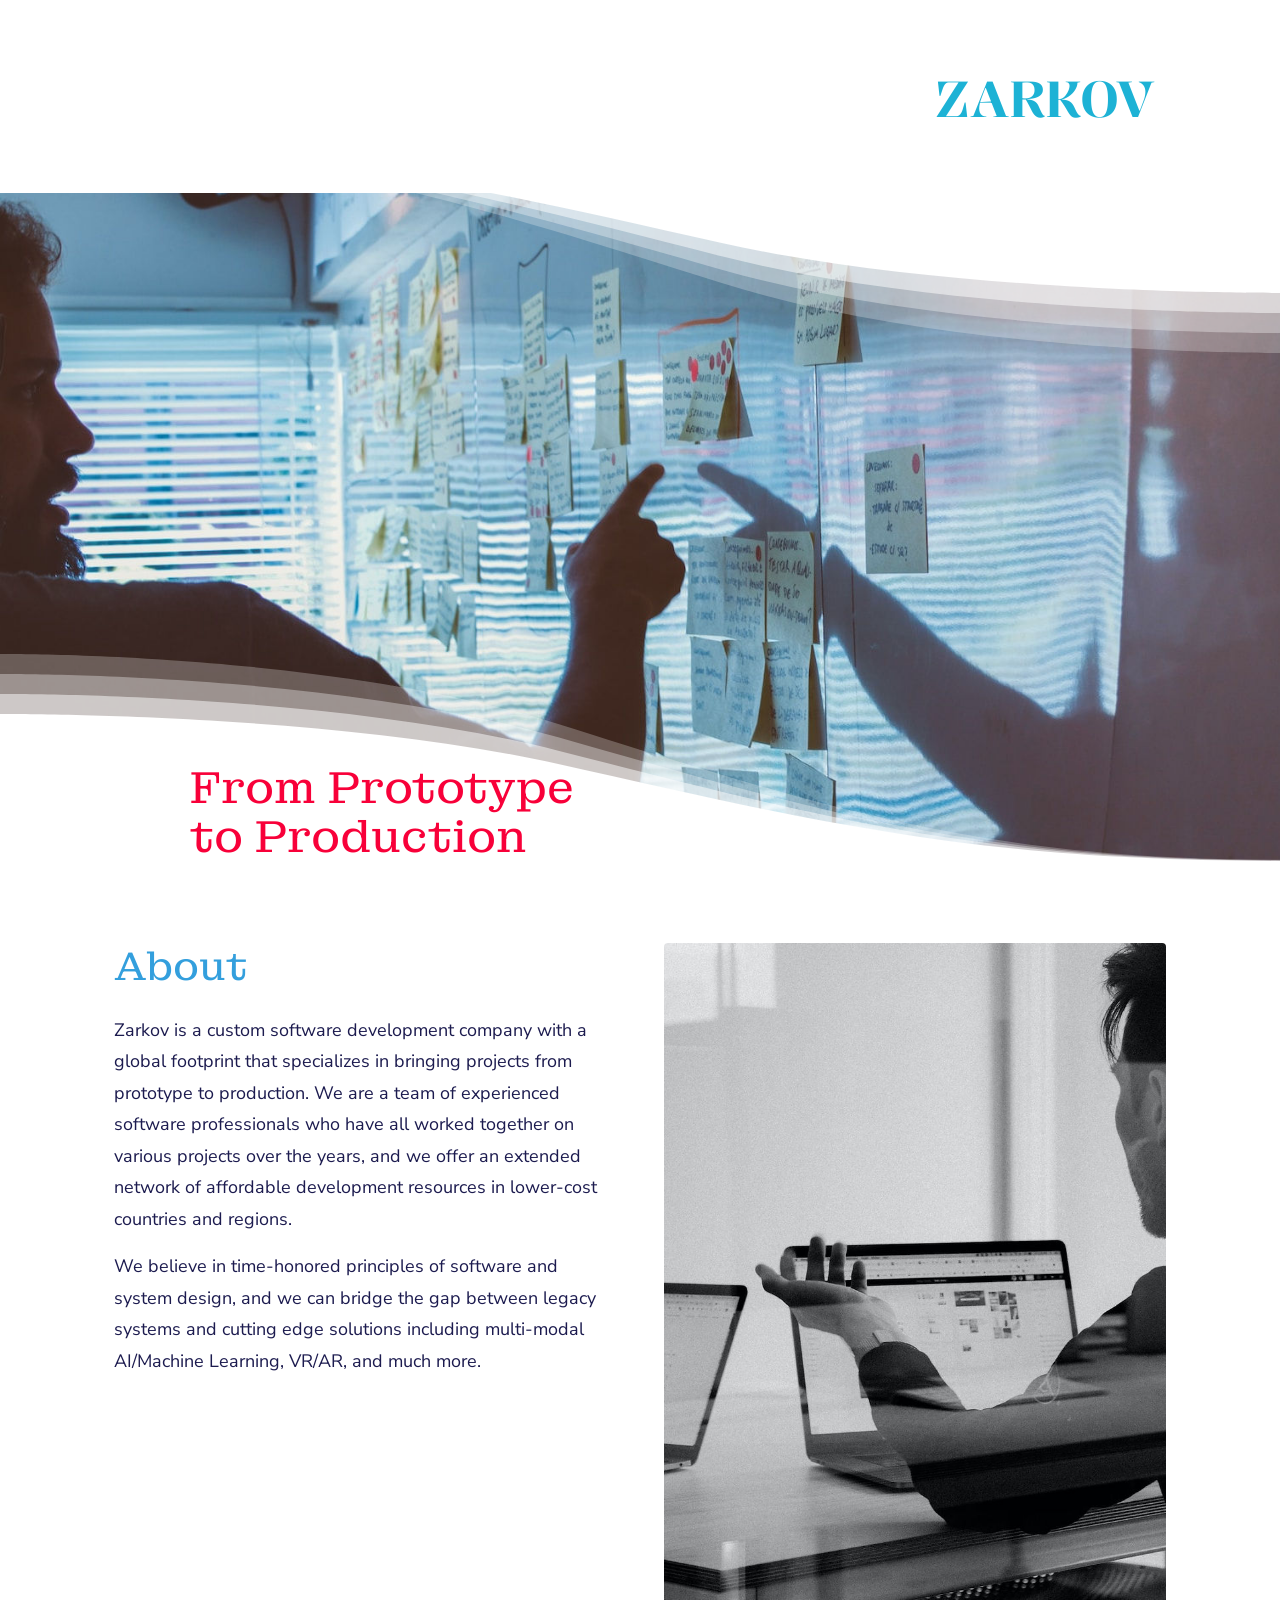
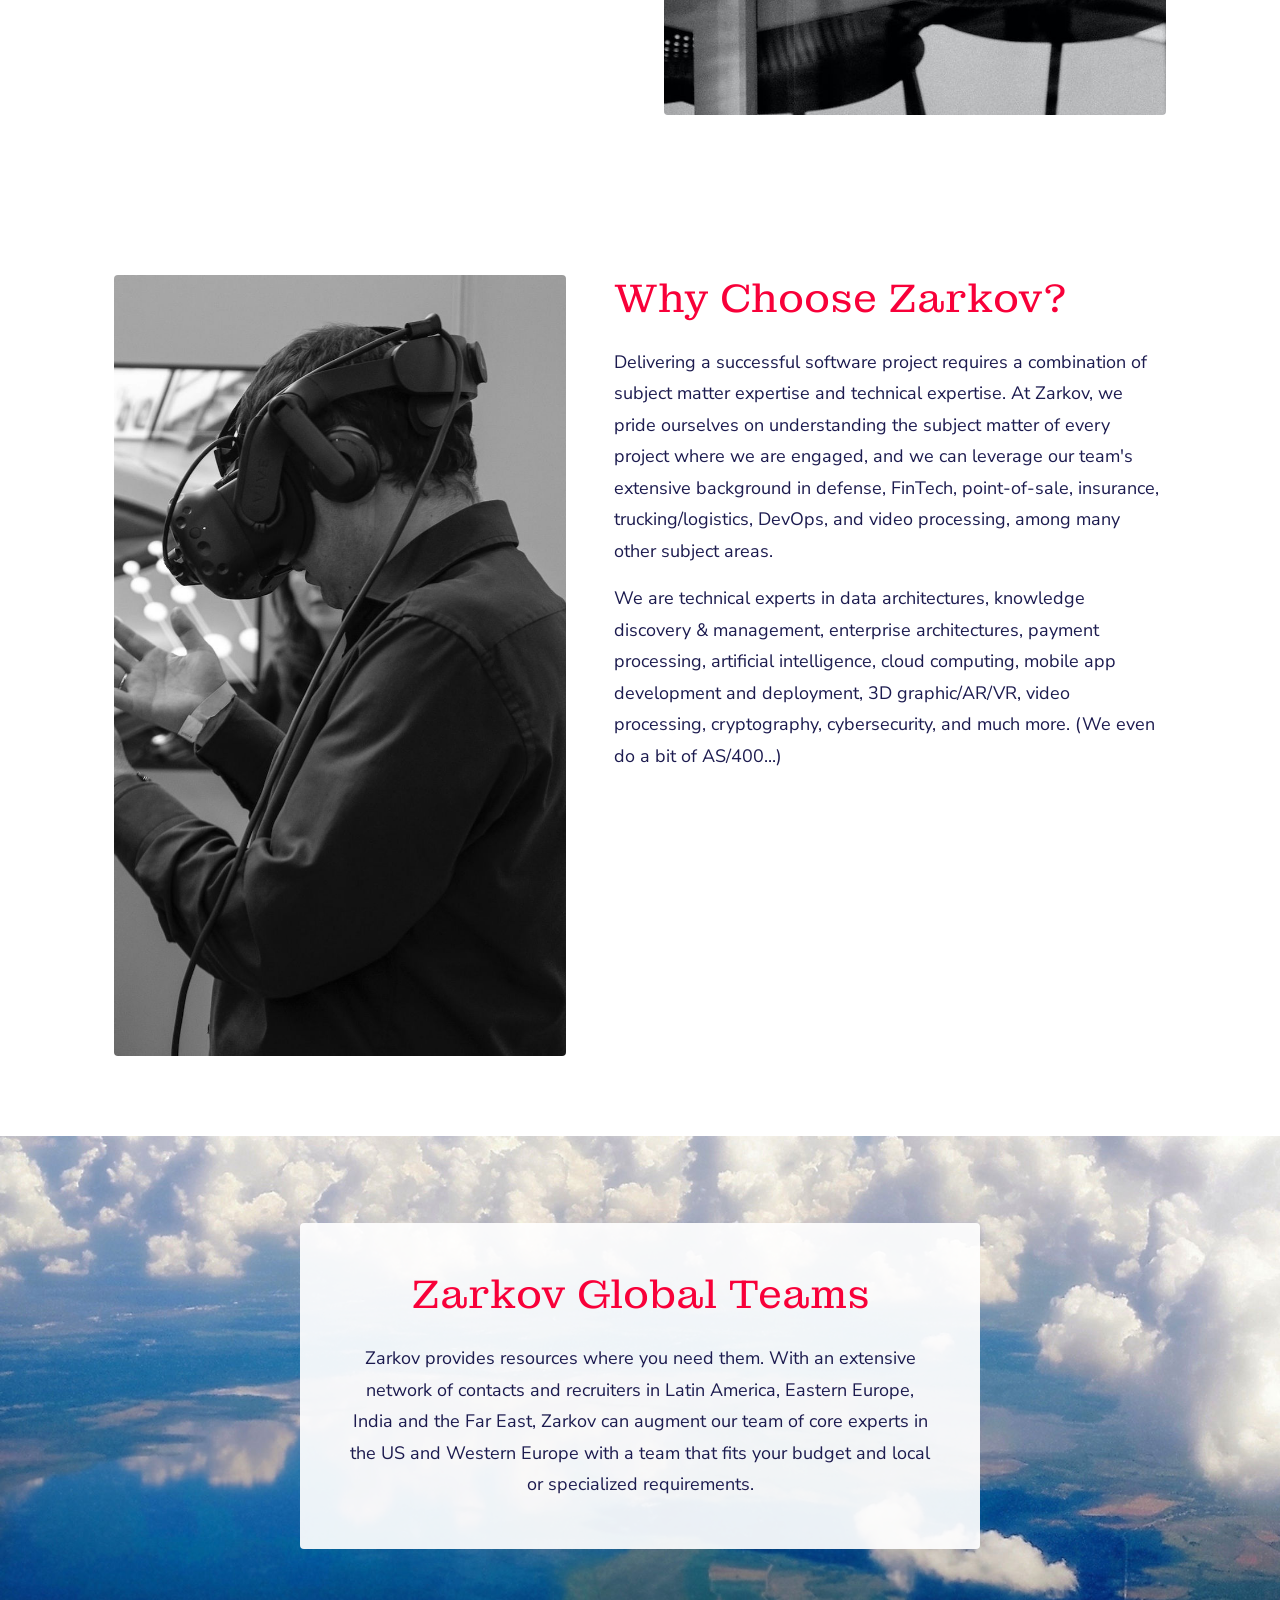
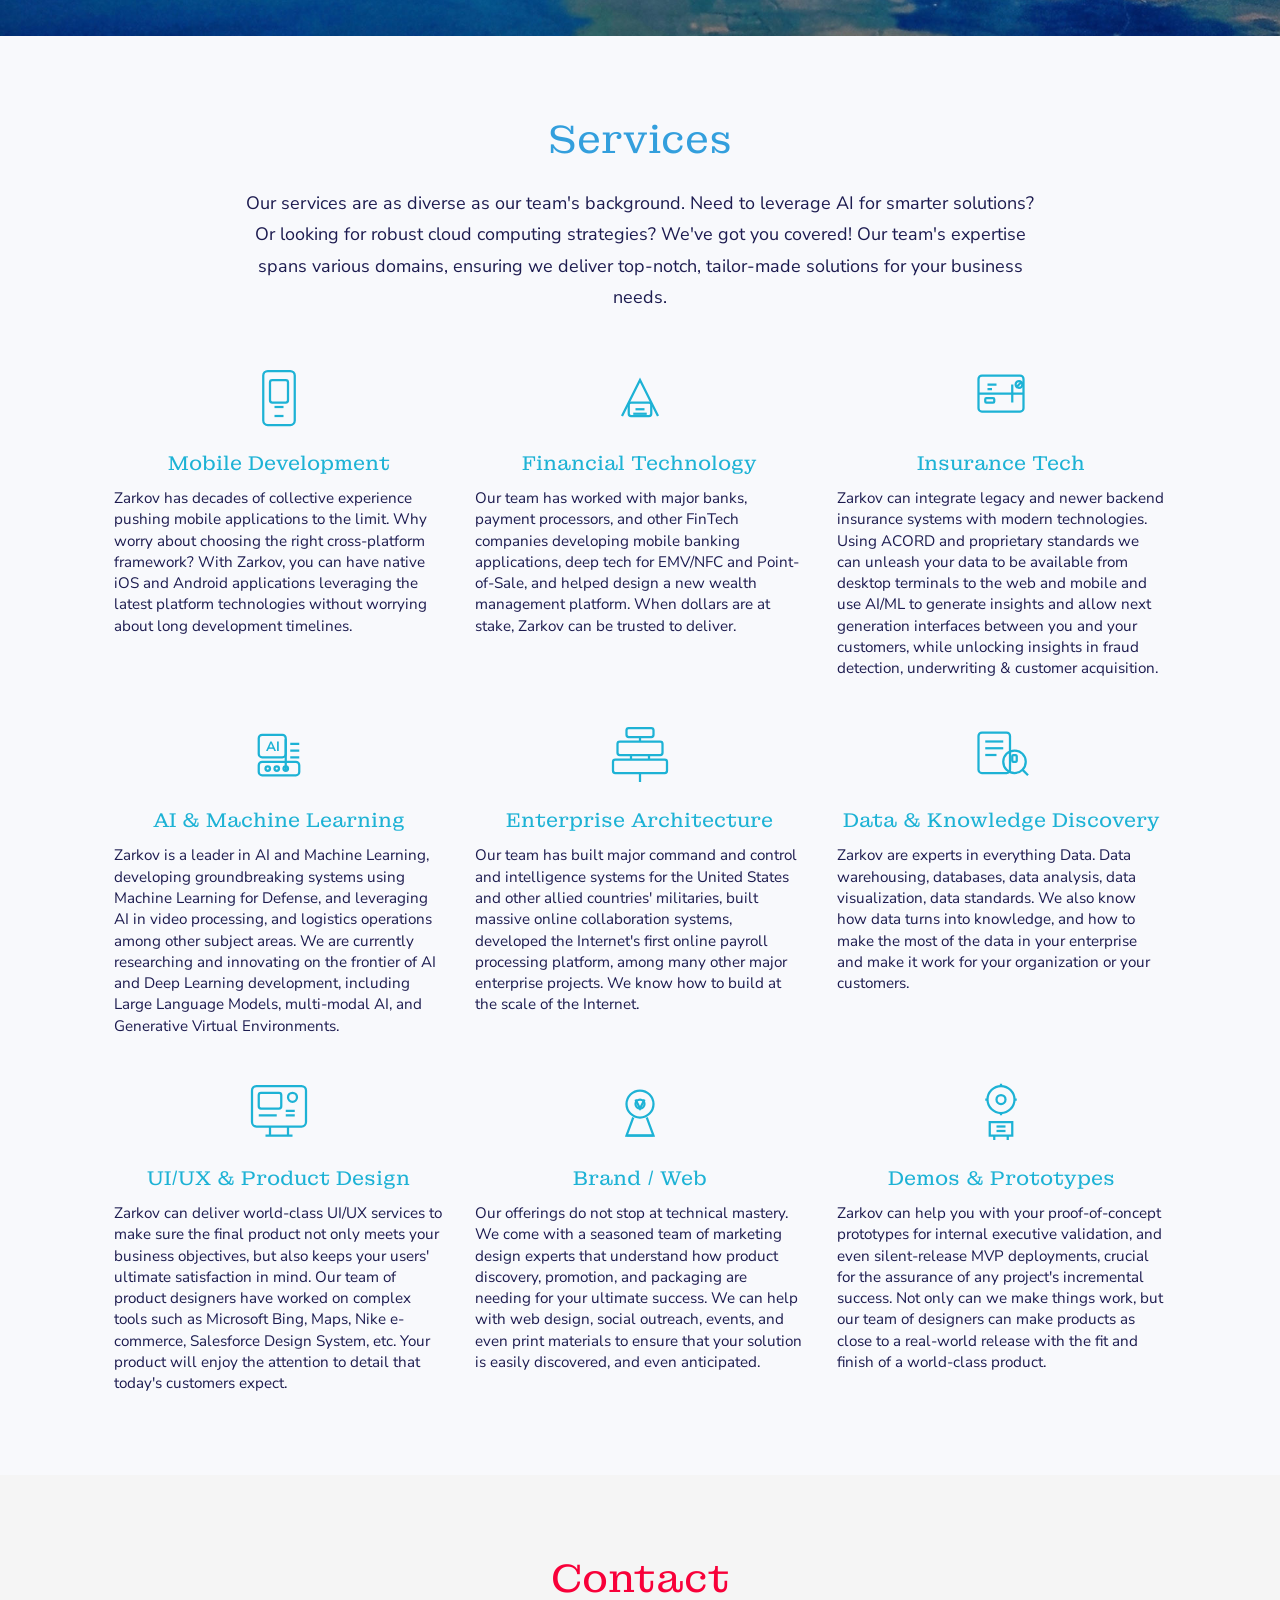
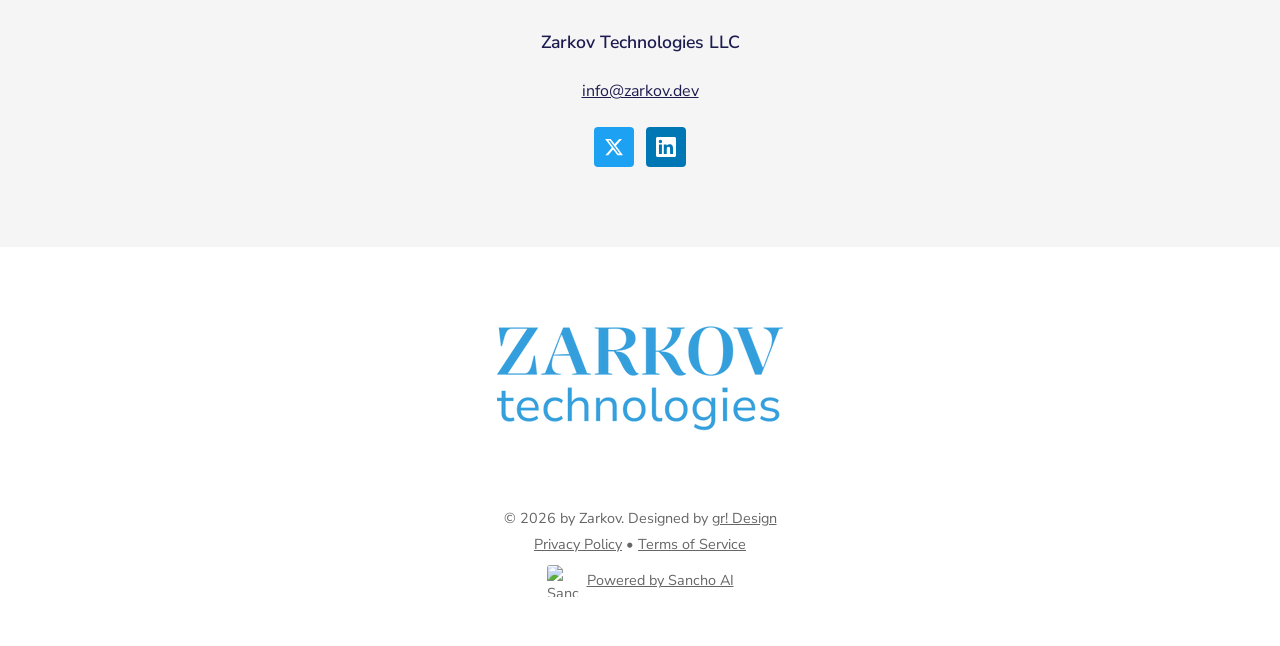
==== commit 6a2fe7f9: "Add privacy policy and terms pages" ====
--- a/index.html
+++ b/index.html
@@ -291,6 +291,7 @@
 
     <footer class="footer">
       <p>&copy; <span id="year"></span> by Zarkov. Designed by <a href="https://gr.design" target="_blank" rel="noopener">gr! Design</a></p>
+      <p><a href="/privacy.html">Privacy Policy</a> • <a href="/terms.html">Terms of Service</a></p>
       <p class="powered-by">
         <a href="https://asksancho.ai/" target="_blank" rel="noopener" aria-label="Powered by Sancho AI">
           <img src="https://asksancho.ai/favicon.svg" alt="Sancho AI logo" width="32" height="32" loading="lazy" />
